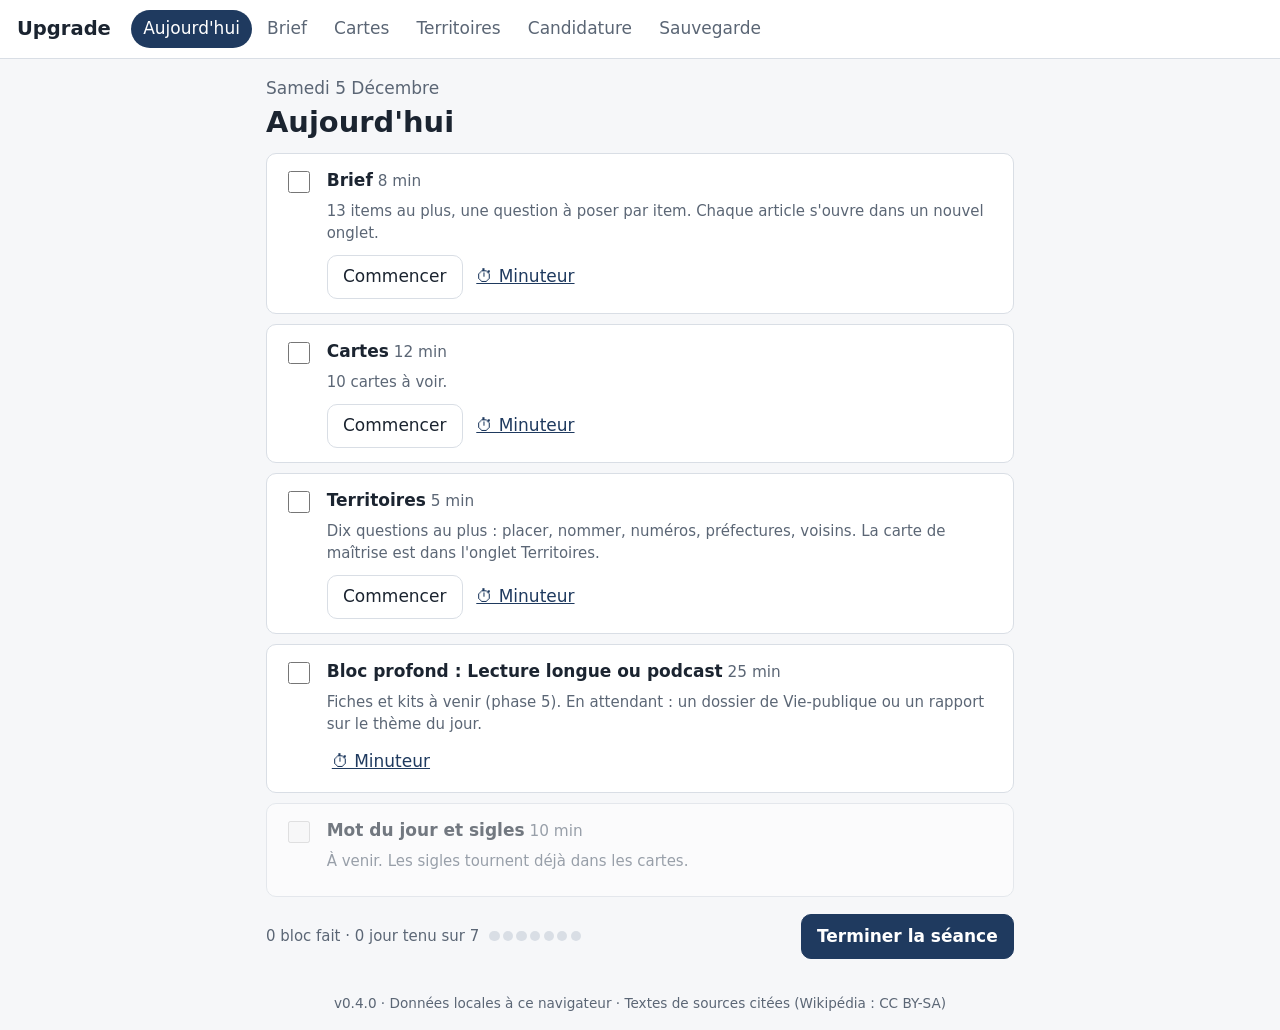
==== site/index.html @ edab6b01 "S6-S8 Territoires : cartes SVG, 101 départements et 18 régions sourcés, jeu en répétition espacée, f" ====
<!doctype html>
<html lang="fr">
<head>
  <meta charset="utf-8">
  <meta name="viewport" content="width=device-width, initial-scale=1">
  <title>Upgrade</title>
  <meta name="description" content="Boucle quotidienne finie de 60 minutes : cartes à répétition espacée, actualité, curriculum.">
  <meta name="theme-color" content="#1f3a5f">
  <link rel="manifest" href="manifest.webmanifest">
  <link rel="icon" href="icons/icon.svg" type="image/svg+xml">
  <link rel="apple-touch-icon" href="icons/icon-192.png">
  <link rel="stylesheet" href="css/app.css">
</head>
<body>
  <a class="saut" href="#app">Aller au contenu</a>
  <header class="haut">
    <a class="marque" href="#/">Upgrade</a>
    <nav aria-label="Navigation principale">
      <a data-route="/" href="#/">Aujourd'hui</a>
      <a data-route="/brief" href="#/brief">Brief</a>
      <a data-route="/cartes" href="#/cartes">Cartes</a>
      <a data-route="/territoires" href="#/territoires">Territoires</a>
      <a data-route="/sprint" href="#/sprint">Candidature</a>
      <a data-route="/sauvegarde" href="#/sauvegarde">Sauvegarde</a>
    </nav>
    <div id="timer" aria-live="polite"></div>
  </header>
  <main id="app" tabindex="-1"><p class="chargement">Chargement…</p></main>
  <footer class="bas"><span id="version"></span> · Données locales à ce navigateur · Textes de sources citées (Wikipédia : CC BY-SA)</footer>
  <noscript><p class="alerte">Cette application demande JavaScript.</p></noscript>
  <script type="module" src="js/app.js"></script>
</body>
</html>
---- site/css/app.css ----
:root {
  --fond: #f6f7f9; --carte: #ffffff; --texte: #1b2430; --doux: #5b6675; --bord: #d9dee5;
  --accent: #1f3a5f; --accent-texte: #ffffff; --ok: #1f7a4d; --alerte: #8a5a00; --alerte-fond: #fff4dc;
  --erreur: #a02525; --n0: #b3392f; --n1: #b9770e; --n2: #1f7a4d; --n3: #1d5fa6;
  --rayon: 10px; --max: 46rem;
}
@media (prefers-color-scheme: dark) {
  :root {
    --fond: #11161d; --carte: #19212b; --texte: #e6eaf0; --doux: #9aa6b5; --bord: #2c3745;
    --accent: #7fb0e8; --accent-texte: #0c1218; --ok: #5cc48e; --alerte: #f0c36a; --alerte-fond: #3a2f14;
    --erreur: #f08a8a; --n0: #e0685d; --n1: #e0a04a; --n2: #5cc48e; --n3: #6fb0ee;
  }
}
* { box-sizing: border-box; }
html { font-size: 17px; }
body { margin: 0; background: var(--fond); color: var(--texte); line-height: 1.5;
  font-family: system-ui, -apple-system, "Segoe UI", sans-serif; display: flex; flex-direction: column; min-height: 100vh; }
a { color: var(--accent); }
h1 { font-size: 1.7rem; margin: .2rem 0 .6rem; line-height: 1.2; }
h2 { font-size: 1.1rem; margin: 0 0 .4rem; }
p { margin: .4rem 0; }
:focus-visible { outline: 3px solid var(--accent); outline-offset: 2px; }
main:focus-visible { outline: none; }
.saut { position: absolute; left: -999px; } .saut:focus { left: 8px; top: 8px; background: var(--carte); padding: .4rem; z-index: 9; }

.haut { display: flex; flex-wrap: wrap; align-items: center; gap: .4rem 1.2rem; padding: .6rem 1rem;
  background: var(--carte); border-bottom: 1px solid var(--bord); }
.marque { font-weight: 700; font-size: 1.15rem; text-decoration: none; color: var(--texte); }
.haut nav { display: flex; gap: .2rem; flex: 1; flex-wrap: wrap; }
.haut nav a { padding: .35rem .7rem; border-radius: 99px; text-decoration: none; color: var(--doux); }
.haut nav a.actif { background: var(--accent); color: var(--accent-texte); }
.timer { font-variant-numeric: tabular-nums; font-size: .9rem; color: var(--doux); }
.timer.fini { color: var(--alerte); font-weight: 600; }
.timer button { margin-left: .5rem; }

main { width: 100%; max-width: var(--max); margin: 0 auto; padding: 1rem; flex: 1; outline: none; }
.bas { text-align: center; color: var(--doux); font-size: .8rem; padding: 1rem; }
.chargement, .petit { color: var(--doux); font-size: .88rem; }
.droite { text-align: right; }
.chapo { color: var(--doux); font-size: 1.05rem; }
.date { margin: 0; color: var(--doux); text-transform: capitalize; }

.carte { background: var(--carte); border: 1px solid var(--bord); border-radius: var(--rayon); padding: 1rem 1.1rem; margin: .8rem 0; }
.carte.erreur, .alerte.erreur { border-color: var(--erreur); }
.carte.fin { text-align: center; padding: 2.5rem 1rem; }
.alerte { background: var(--alerte-fond); color: var(--alerte); border-radius: var(--rayon); padding: .6rem .9rem; }
.grille { display: grid; gap: .8rem; }
.rangee { display: flex; flex-wrap: wrap; gap: .6rem; margin: .6rem 0; }
.stats { color: var(--doux); font-size: .9rem; }

button, .bouton { font: inherit; cursor: pointer; border: 1px solid var(--bord); background: var(--carte); color: var(--texte);
  padding: .5rem .9rem; border-radius: var(--rayon); text-decoration: none; display: inline-block; }
button:hover, .bouton:hover { border-color: var(--accent); }
button:disabled { opacity: .5; cursor: default; }
.bouton.principal { background: var(--accent); color: var(--accent-texte); border-color: var(--accent); font-weight: 600; }
.bouton.large { width: 100%; padding: .9rem; font-size: 1.05rem; margin-top: 1rem; }
.lien { border: 0; background: none; color: var(--accent); padding: .2rem .3rem; text-decoration: underline; }
kbd { font: inherit; font-size: .75rem; border: 1px solid currentColor; border-radius: 4px; padding: 0 .3rem; opacity: .7; margin-left: .3rem; }

.barre { height: 6px; background: var(--bord); border-radius: 99px; overflow: hidden; margin: .5rem 0; }
.barre > div { height: 100%; background: var(--ok); }

.blocs { list-style: none; padding: 0; margin: .8rem 0; display: grid; gap: .6rem; }
.bloc { display: grid; grid-template-columns: auto 1fr; gap: .2rem .8rem; align-items: start;
  background: var(--carte); border: 1px solid var(--bord); border-radius: var(--rayon); padding: .8rem 1rem; }
.bloc input { width: 1.3rem; height: 1.3rem; margin-top: .2rem; }
.bloc.fait { opacity: .65; } .bloc.avenir { opacity: .6; }
.bloc .min { color: var(--doux); font-size: .9rem; }
.bloc-actions { grid-column: 2; display: flex; flex-wrap: wrap; gap: .5rem; align-items: center; }
.pied-seance { display: flex; flex-wrap: wrap; justify-content: space-between; align-items: center; gap: .8rem; margin-top: 1rem; }
.points { margin-left: .6rem; } .points i { display: inline-block; width: .6rem; height: .6rem; border-radius: 50%; background: var(--bord); margin-right: .2rem; }
.points i.on { background: var(--ok); }

.entete-rev { display: flex; justify-content: space-between; color: var(--doux); font-size: .9rem; }
.face { background: var(--carte); border: 1px solid var(--bord); border-radius: var(--rayon); padding: 1.4rem 1.2rem; margin-top: .6rem; min-height: 11rem; }
.etiquette { color: var(--doux); font-size: .8rem; text-transform: uppercase; letter-spacing: .06em; margin: 0; }
.recto { font-size: 1.6rem; font-weight: 600; margin: .5rem 0 0; line-height: 1.3; }
.verso { border-top: 1px dashed var(--bord); margin-top: 1rem; padding-top: .8rem; }
.sources { margin-top: .8rem; font-size: .88rem; color: var(--doux); }
.sources ul { margin: .3rem 0; padding-left: 1.2rem; }
.notes { display: grid; grid-template-columns: repeat(4, 1fr); gap: .5rem; margin-top: 1rem; }
.note { display: flex; flex-direction: column; align-items: center; gap: .1rem; padding: .7rem .2rem; border-width: 2px; }
.note small { color: var(--doux); }
.n0 { border-color: var(--n0); } .n1 { border-color: var(--n1); } .n2 { border-color: var(--n2); } .n3 { border-color: var(--n3); }
@media (max-width: 30rem) { .notes { grid-template-columns: repeat(2, 1fr); } .recto { font-size: 1.35rem; } }
@media (prefers-reduced-motion: reduce) { * { transition: none !important; animation: none !important; } }

.rubrique { margin: 1.6rem 0 .2rem; font-size: 1rem; text-transform: uppercase; letter-spacing: .06em; color: var(--doux); }
.brief-item { padding: .8rem 1rem; }
.brief-item.lu { opacity: .55; }
.brief-tete { display: flex; justify-content: space-between; gap: .8rem; align-items: flex-start; }
.brief-item h3, .carte h3 { font-size: 1.05rem; line-height: 1.35; margin: 0 0 .2rem; }
.lu-case { white-space: nowrap; font-size: .85rem; color: var(--doux); }
.question { background: var(--fond); border-left: 3px solid var(--accent); padding: .4rem .7rem; border-radius: 4px; margin: .5rem 0 0; }
.ia summary { cursor: pointer; font-weight: 600; }
.ia-form { display: grid; gap: .3rem; max-width: 28rem; margin-top: .6rem; }
.ia-form input, .ia-form select, textarea { font: inherit; padding: .4rem; border: 1px solid var(--bord); border-radius: 6px; background: var(--carte); color: var(--texte); width: 100%; }
.ia-texte { white-space: pre-wrap; font: inherit; margin: 0; }

/* Sprint candidature */
.onglets, .sous-onglets { display: flex; flex-wrap: wrap; gap: .3rem; margin: .4rem 0 1rem; }
.onglets a, .sous-onglets a { padding: .3rem .75rem; border-radius: 99px; text-decoration: none; color: var(--doux); border: 1px solid var(--bord); }
.onglets a.actif, .sous-onglets a.actif { background: var(--accent); color: var(--accent-texte); border-color: var(--accent); }
.prochaine { border-left: 4px solid var(--accent); }
.etapes { list-style: none; padding: 0; margin: .4rem 0 1rem; display: grid; gap: .4rem; }
.etapes li { display: flex; gap: .6rem; align-items: baseline; }
.etapes .case { display: inline-grid; place-items: center; width: 1.4rem; height: 1.4rem; border: 2px solid var(--bord); border-radius: 50%; font-size: .85rem; flex: none; }
.etapes li.fait .case { background: var(--ok); border-color: var(--ok); color: var(--accent-texte); }
.etapes li.fait a { opacity: .7; }

.filtres { display: flex; flex-wrap: wrap; gap: .6rem 1rem; margin: .8rem 0; }
.filtre { display: grid; gap: .15rem; font-size: .88rem; color: var(--doux); }
.filtre select, .filtre input { font: inherit; padding: .35rem .5rem; border: 1px solid var(--bord); border-radius: 6px; background: var(--carte); color: var(--texte); }
.puce { flex: none; display: inline-grid; place-items: center; min-width: 1.6rem; height: 1.6rem; border-radius: 99px; font-weight: 700; font-size: .85rem; border: 2px solid var(--bord); }
.prio-A { border-color: var(--ok); color: var(--ok); } .prio-B { border-color: var(--n3); color: var(--n3); } .prio-C { border-color: var(--doux); color: var(--doux); }
.emp.ecarte { opacity: .5; }
.carte.fait { border-color: var(--ok); }
.carte.avis { border-style: dashed; }

.champ { margin: .8rem 0; }
.champ label { display: block; font-weight: 600; }
.champ textarea { margin-top: .25rem; resize: vertical; }
.etat-save { margin-left: .6rem; font-weight: 400; font-size: .8rem; color: var(--ok); }
.conseils { color: var(--doux); }

.question-carte .recto { font-size: 1.35rem; }
.enreg { display: flex; align-items: center; gap: 1rem; margin: 1rem 0; }
.rec { color: var(--erreur); animation: clignote 1.2s infinite; font-size: 1.4rem; }
@keyframes clignote { 50% { opacity: .2; } }
.chrono { font-variant-numeric: tabular-nums; font-size: 1.6rem; font-weight: 600; }
.chrono.depasse { color: var(--erreur); }
.critere { display: flex; justify-content: space-between; align-items: center; gap: .6rem; padding: .3rem 0; border-bottom: 1px solid var(--bord); }
.echelle { display: inline-flex; gap: .3rem; }
.echelle button { min-width: 2.4rem; padding: .35rem .5rem; }
.echelle button.actif { background: var(--accent); color: var(--accent-texte); border-color: var(--accent); }
.tics { align-items: center; }
audio { width: 100%; margin: .5rem 0; }

.defile { overflow-x: auto; }
table { border-collapse: collapse; width: 100%; font-size: .92rem; }
th, td { border: 1px solid var(--bord); padding: .4rem .5rem; text-align: left; vertical-align: top; }
thead th { background: var(--fond); }

/* Territoires : cartes SVG et jeu */
main:has(.carte-svg) { max-width: 56rem; }
.carte-cadre { margin: .6rem auto; max-width: 40rem; }
.carte-cadre.petite { max-width: 26rem; }
.carte-svg { width: 100%; height: auto; max-height: 68vh; display: block; }
.carte-svg .t { fill: var(--carte); stroke: var(--doux); stroke-width: .7; stroke-linejoin: round; transition: fill .15s; }
.carte-svg .t.cliquable { cursor: pointer; }
.carte-svg .t.cliquable:hover { fill: color-mix(in srgb, var(--accent) 25%, var(--carte)); }
.carte-svg .contour-fond path { fill: none; stroke: var(--texte); stroke-width: 1.6; stroke-opacity: .55; stroke-linejoin: round; }
.carte-svg .cadre { fill: none; stroke: var(--bord); stroke-width: 1; stroke-dasharray: 4 3; }
.carte-svg .cadre-nom { fill: var(--doux); font-size: 11px; }
.carte-svg .t.m0, .pastille.m0 { fill: var(--carte); background: var(--carte); }
.carte-svg .t.m1, .pastille.m1 { fill: color-mix(in srgb, var(--n1) 55%, var(--carte)); background: color-mix(in srgb, var(--n1) 55%, var(--carte)); }
.carte-svg .t.m2, .pastille.m2 { fill: color-mix(in srgb, var(--n2) 55%, var(--carte)); background: color-mix(in srgb, var(--n2) 55%, var(--carte)); }
.carte-svg .t.m3, .pastille.m3 { fill: var(--n3); background: var(--n3); }
.carte-svg .t.cible { fill: color-mix(in srgb, var(--accent) 45%, var(--carte)); stroke: var(--accent); stroke-width: 1.6; }
.carte-svg .t.voisin { fill: color-mix(in srgb, var(--n1) 35%, var(--carte)); }
.carte-svg .t.sel { fill: color-mix(in srgb, var(--n1) 55%, var(--carte)); stroke: var(--n1); stroke-width: 1.6; }
.carte-svg .t.ok { fill: color-mix(in srgb, var(--ok) 60%, var(--carte)); stroke: var(--ok); stroke-width: 1.8; }
.carte-svg .t.faux { fill: color-mix(in srgb, var(--erreur) 55%, var(--carte)); stroke: var(--erreur); stroke-width: 1.8; }
.carte-svg .t.manque { fill: color-mix(in srgb, var(--ok) 25%, var(--carte)); stroke: var(--ok); stroke-width: 1.8; stroke-dasharray: 4 2; }
.legende { display: flex; flex-wrap: wrap; gap: .3rem 1rem; font-size: .82rem; color: var(--doux); margin: .4rem 0; }
.pastille { display: inline-block; width: .9rem; height: .9rem; border: 1px solid var(--doux); border-radius: 3px; margin-right: .3rem; vertical-align: -.1rem; }
.modes { display: grid; gap: .5rem; }
.mode { display: flex; justify-content: space-between; align-items: center; gap: .8rem; padding: .4rem 0; border-bottom: 1px solid var(--bord); }
.mode p { margin: 0; }
.choix { display: grid; grid-template-columns: repeat(2, 1fr); gap: .5rem; margin-top: 1rem; }
.choix-btn { text-align: left; padding: .7rem .9rem; font-size: 1.02rem; }
.choix-btn.ok { border-color: var(--ok); background: color-mix(in srgb, var(--ok) 18%, var(--carte)); }
.choix-btn.faux { border-color: var(--erreur); background: color-mix(in srgb, var(--erreur) 18%, var(--carte)); }
@media (max-width: 30rem) { .choix { grid-template-columns: 1fr; } }
.retour { margin-top: 1rem; border-top: 1px dashed var(--bord); padding-top: .6rem; }
.retour:empty { display: none; }
.bravo { color: var(--ok); font-weight: 700; } .rate { color: var(--erreur); font-weight: 700; }
.duels { display: grid; grid-template-columns: 1fr 1fr; gap: .8rem; margin: 1rem 0; }
.duel { display: flex; flex-direction: column; gap: .3rem; padding: 1.6rem .6rem; font-size: 1.2rem; align-items: center; }
.duel.ok { border-color: var(--ok); background: color-mix(in srgb, var(--ok) 18%, var(--carte)); }
.duel.faux { border-color: var(--erreur); background: color-mix(in srgb, var(--erreur) 18%, var(--carte)); }
.duel .valeur { font-size: .95rem; color: var(--doux); }
.indices { padding-left: 1.3rem; } .indices li { margin: .3rem 0; }
.liste-fiches { columns: 2; list-style: none; padding: 0; }
@media (max-width: 30rem) { .liste-fiches { columns: 1; } }
.faits { margin: .8rem 0; } .fait { display: grid; grid-template-columns: 11rem 1fr; gap: .6rem; padding: .25rem 0; border-bottom: 1px solid var(--bord); }
.fait dt { color: var(--doux); } .fait dd { margin: 0; }
@media (max-width: 30rem) { .fait { grid-template-columns: 1fr; gap: 0; } }
blockquote { margin: .4rem 0; padding-left: .8rem; border-left: 3px solid var(--bord); }
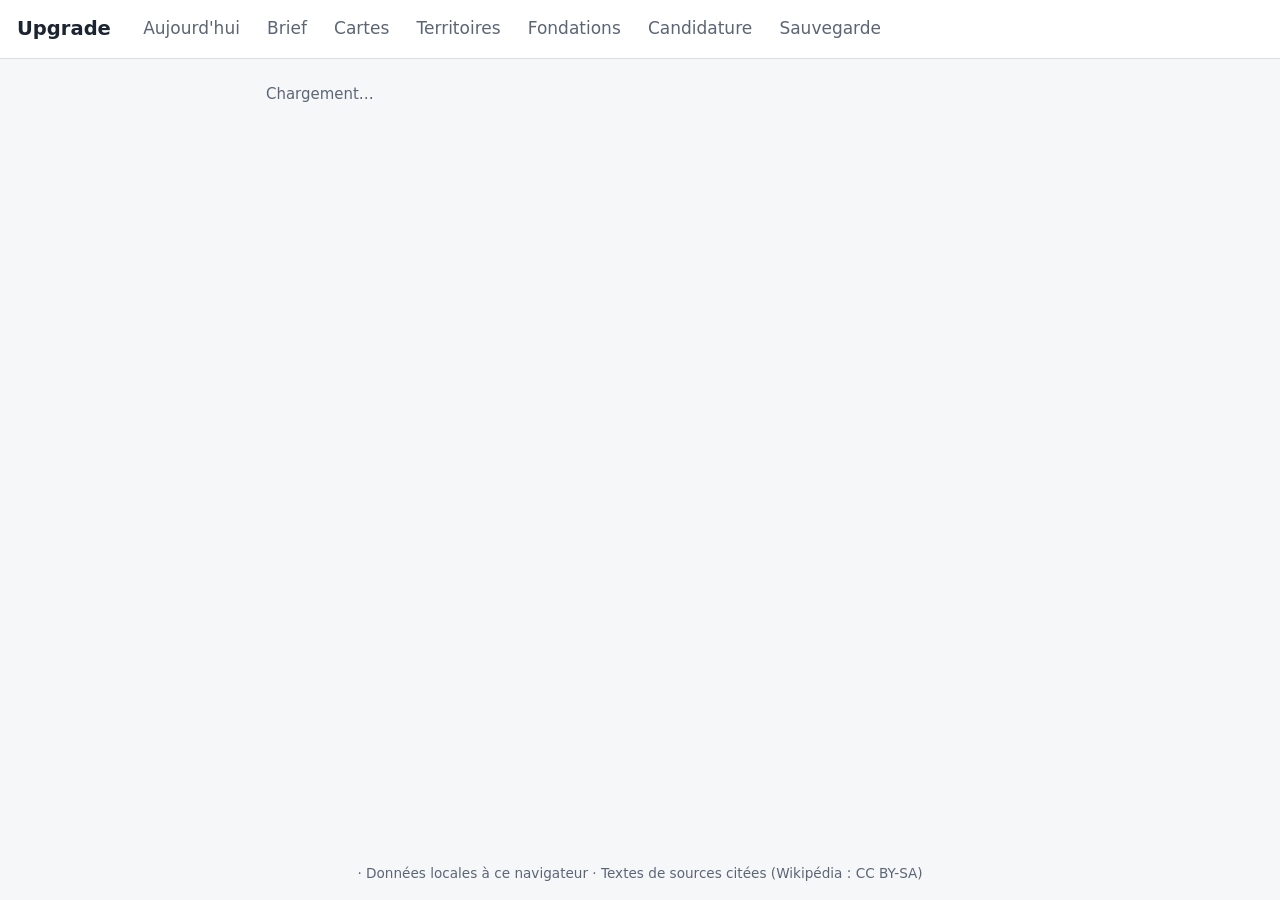
==== commit e858d238: "S9 Fondations : infrastructure (kits, validateur, lecteur) et kits A1 à A4 Co-Authored-By: Claude So" ====
--- a/site/index.html
+++ b/site/index.html
@@ -20,6 +20,7 @@
       <a data-route="/brief" href="#/brief">Brief</a>
       <a data-route="/cartes" href="#/cartes">Cartes</a>
       <a data-route="/territoires" href="#/territoires">Territoires</a>
+      <a data-route="/fondations" href="#/fondations">Fondations</a>
       <a data-route="/sprint" href="#/sprint">Candidature</a>
       <a data-route="/sauvegarde" href="#/sauvegarde">Sauvegarde</a>
     </nav>
--- a/site/css/app.css
+++ b/site/css/app.css
@@ -187,3 +187,12 @@
 .fait dt { color: var(--doux); } .fait dd { margin: 0; }
 @media (max-width: 30rem) { .fait { grid-template-columns: 1fr; gap: 0; } }
 blockquote { margin: .4rem 0; padding-left: .8rem; border-left: 3px solid var(--bord); }
+
+/* Fondations */
+.kits { list-style: none; padding: 0; margin: .4rem 0; display: grid; gap: .35rem; }
+.kit { display: flex; flex-wrap: wrap; gap: .1rem .6rem; align-items: baseline; padding: .3rem 0; border-bottom: 1px solid var(--bord); }
+.statut { font-size: .75rem; text-transform: uppercase; letter-spacing: .05em; padding: .1rem .5rem; border-radius: 99px; border: 1px solid var(--bord); color: var(--doux); }
+.kit.en-cours .statut { border-color: var(--n1); color: var(--n1); }
+.kit.termine .statut { border-color: var(--ok); color: var(--ok); }
+.fiche h2 { margin-top: 1.4rem; font-size: 1.15rem; }
+.fiche p, .fiche li { max-width: 42rem; }
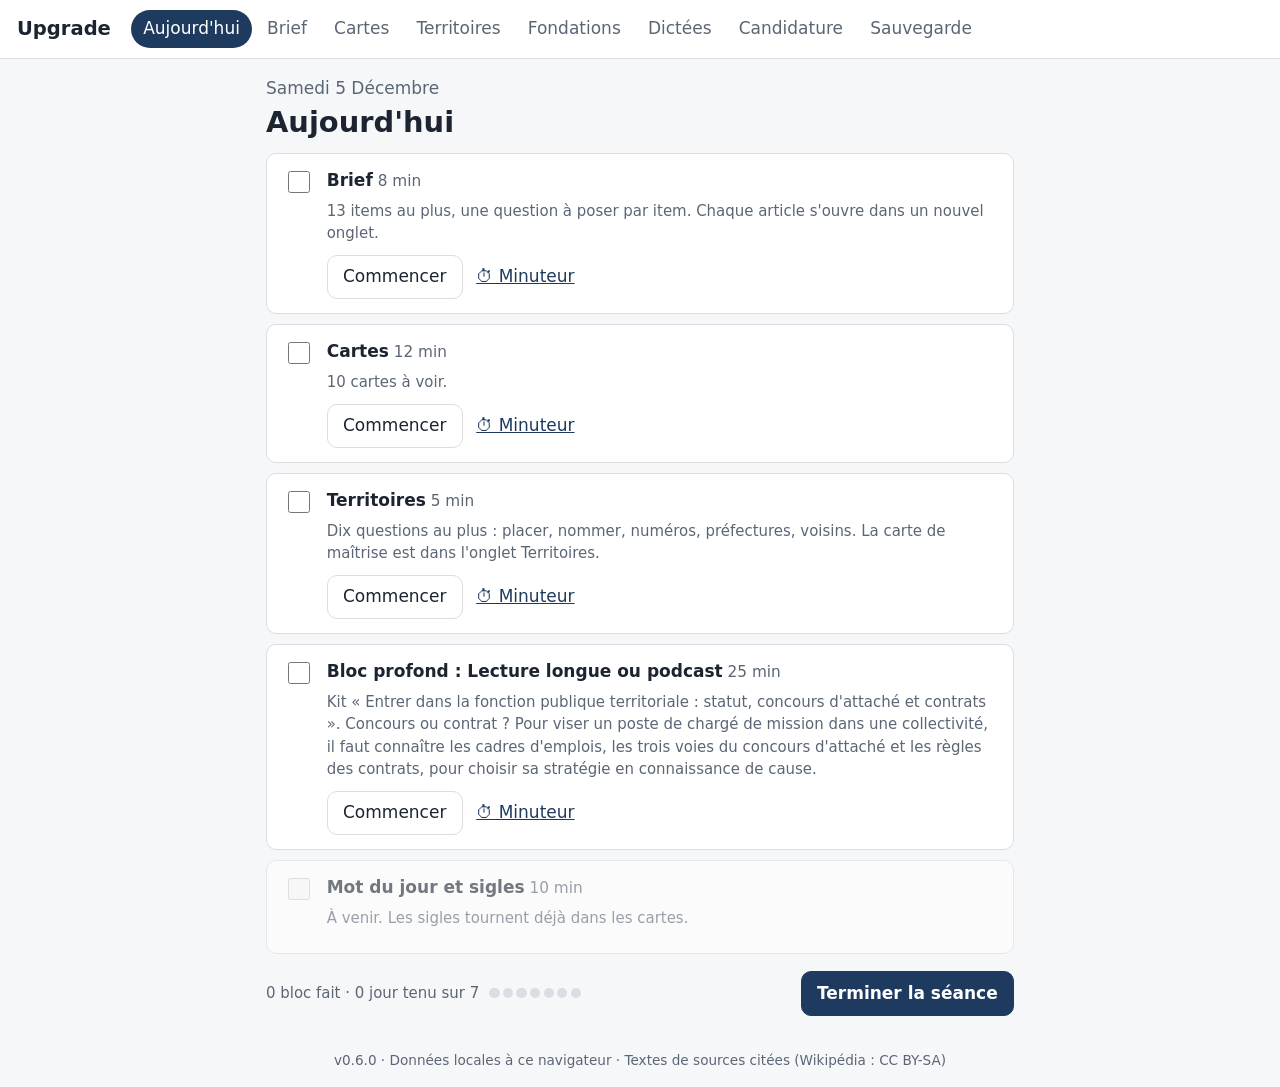
==== commit 970a79aa: "Phase 6 : dictées (40 textes, lecteur vocal, correction par catégories, règles ciblées) - 40 passage" ====
--- a/site/index.html
+++ b/site/index.html
@@ -21,6 +21,7 @@
       <a data-route="/cartes" href="#/cartes">Cartes</a>
       <a data-route="/territoires" href="#/territoires">Territoires</a>
       <a data-route="/fondations" href="#/fondations">Fondations</a>
+      <a data-route="/dictee" href="#/dictee">Dictées</a>
       <a data-route="/sprint" href="#/sprint">Candidature</a>
       <a data-route="/sauvegarde" href="#/sauvegarde">Sauvegarde</a>
     </nav>
--- a/site/css/app.css
+++ b/site/css/app.css
@@ -196,3 +196,35 @@
 .kit.termine .statut { border-color: var(--ok); color: var(--ok); }
 .fiche h2 { margin-top: 1.4rem; font-size: 1.15rem; }
 .fiche p, .fiche li { max-width: 42rem; }
+
+/* Dictées */
+:root { --c-pp: #b3392f; --c-homophone: #1d5fa6; --c-sujet-verbe: #7a3fa0; --c-gn: #1f7a4d; --c-conjugaison: #b9770e; --c-lexicale: #0f7b86; --c-ponctuation: #6b6f78; }
+@media (prefers-color-scheme: dark) {
+  :root { --c-pp: #e0685d; --c-homophone: #6fb0ee; --c-sujet-verbe: #c79be6; --c-gn: #5cc48e; --c-conjugaison: #e0a04a; --c-lexicale: #5fd0dc; --c-ponctuation: #aab0bb; }
+}
+[data-cat="pp"] { --cat: var(--c-pp); } [data-cat="homophone"] { --cat: var(--c-homophone); }
+[data-cat="sujet-verbe"] { --cat: var(--c-sujet-verbe); } [data-cat="gn"] { --cat: var(--c-gn); }
+[data-cat="conjugaison"] { --cat: var(--c-conjugaison); } [data-cat="lexicale"] { --cat: var(--c-lexicale); }
+[data-cat="ponctuation"] { --cat: var(--c-ponctuation); }
+.sigle { display: inline-block; font-size: .7rem; font-weight: 700; line-height: 1; padding: .12rem .3rem; border-radius: 4px;
+  color: var(--cat); border: 1px solid var(--cat); vertical-align: baseline; }
+sup.sigle { margin-left: .15rem; vertical-align: super; }
+.palette { display: flex; flex-wrap: wrap; gap: .4rem; margin: .8rem 0; }
+.pastille-cat { padding: .35rem .7rem; border-radius: 99px; font-size: .9rem; border-color: var(--cat); }
+.pastille-cat.choisi { background: color-mix(in srgb, var(--cat) 20%, var(--carte)); font-weight: 600; box-shadow: 0 0 0 2px var(--cat); }
+.pastille-cat .compte { margin-left: .4rem; font-weight: 700; color: var(--cat); }
+.texte-dictee p { margin: .5rem 0; font-size: 1.12rem; line-height: 1.9; }
+.texte-dictee .mot { font: inherit; display: inline; padding: 0 .12rem; border: 0; border-radius: 4px; background: none; color: inherit; cursor: pointer; }
+span.mot { cursor: default; }
+.texte-dictee button.mot:hover { background: color-mix(in srgb, var(--cat, var(--accent)) 18%, transparent); outline: 1px dashed var(--doux); }
+.texte-dictee .mot.faute { background: color-mix(in srgb, var(--cat) 22%, transparent); text-decoration: underline wavy var(--cat); text-underline-offset: 3px; }
+.stats-fautes { list-style: none; padding: 0; margin: .5rem 0; display: grid; gap: .35rem; }
+.stats-fautes li { display: grid; grid-template-columns: 14rem 1fr 7rem auto; gap: .6rem; align-items: center; }
+.stats-fautes .barre { margin: 0; } .stats-fautes .barre > div { background: var(--cat, var(--accent)); }
+
+.cat-val { font-size: .88rem; color: var(--doux); }
+@media (max-width: 36rem) { .stats-fautes li { grid-template-columns: 1fr auto; } .stats-fautes .barre { grid-column: 1 / -1; order: 3; } }
+.etapes-dictee { padding-left: 1.2rem; } .etapes-dictee > li { margin: 1rem 0; }
+.segment-courant { margin: .6rem 0; } .segment-texte { font-size: 1.15rem; padding: .5rem .8rem; border-left: 3px solid var(--accent); }
+.case { display: block; margin: .4rem 0; }
+details.carte > summary { cursor: pointer; }
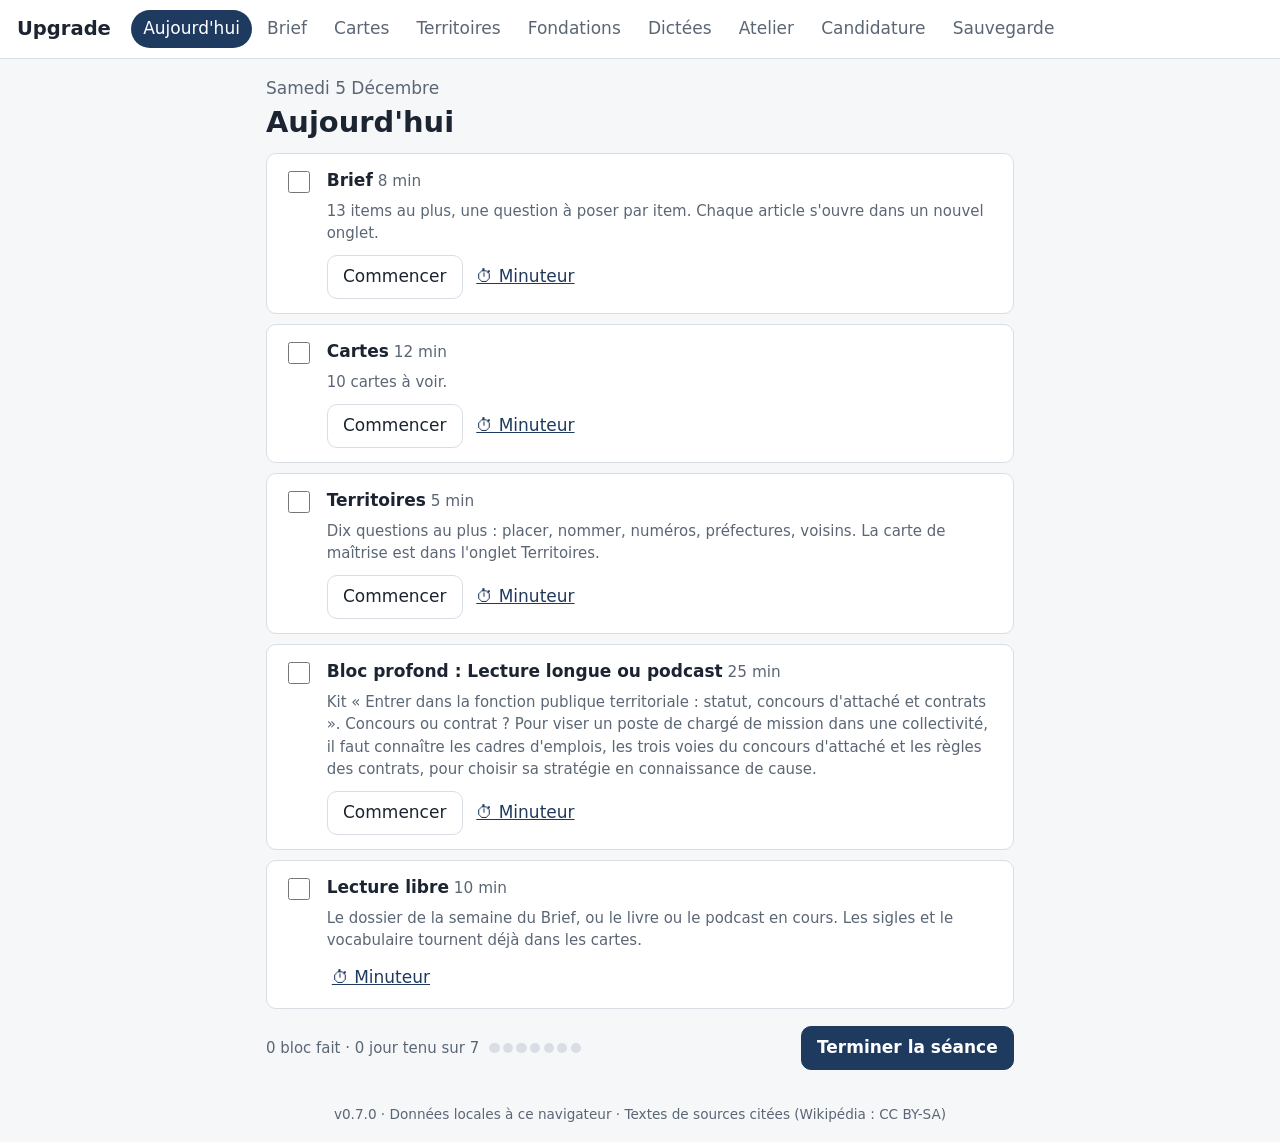
==== commit 54a82532: "Phase 7 : atelier d'écriture et portfolio - 4 notes de deux pages avec corpus sourcé (Cour des compt" ====
--- a/site/index.html
+++ b/site/index.html
@@ -22,6 +22,7 @@
       <a data-route="/territoires" href="#/territoires">Territoires</a>
       <a data-route="/fondations" href="#/fondations">Fondations</a>
       <a data-route="/dictee" href="#/dictee">Dictées</a>
+      <a data-route="/atelier" href="#/atelier">Atelier</a>
       <a data-route="/sprint" href="#/sprint">Candidature</a>
       <a data-route="/sauvegarde" href="#/sauvegarde">Sauvegarde</a>
     </nav>
--- a/site/css/app.css
+++ b/site/css/app.css
@@ -228,3 +228,23 @@
 .segment-courant { margin: .6rem 0; } .segment-texte { font-size: 1.15rem; padding: .5rem .8rem; border-left: 3px solid var(--accent); }
 .case { display: block; margin: .4rem 0; }
 details.carte > summary { cursor: pointer; }
+
+/* Atelier d'écriture et portfolio */
+.statut.st-nouveau { color: var(--doux); }
+.document summary { cursor: pointer; }
+.document .chiffres { padding-left: 1.2rem; }
+.commande { border-left: 4px solid var(--accent); }
+textarea.redaction { min-height: 22rem; line-height: 1.6; resize: vertical; }
+.modele { border-left: 4px solid var(--ok); }
+.modele h3 { font-size: 1rem; margin: 1rem 0 .2rem; }
+.entete-note { border-bottom: 1px dashed var(--bord); padding-bottom: .6rem; }
+.critere-carte h3 { margin: 0; font-size: 1rem; }
+.critere-carte .echelle { flex-wrap: wrap; margin: .5rem 0; }
+.niveaux-liste { padding-left: 1.2rem; }
+.cases { list-style: none; padding: 0; display: grid; gap: .3rem; }
+.cases label { display: flex; gap: .5rem; align-items: baseline; font-weight: 400; }
+.projet-etapes { counter-reset: none; }
+.projet-etapes li { align-items: flex-start; }
+.etape-corps { flex: 1; }
+.etape-corps label { display: block; font-weight: 400; }
+input[type="url"] { font: inherit; padding: .4rem; border: 1px solid var(--bord); border-radius: 6px; background: var(--carte); color: var(--texte); width: 100%; }
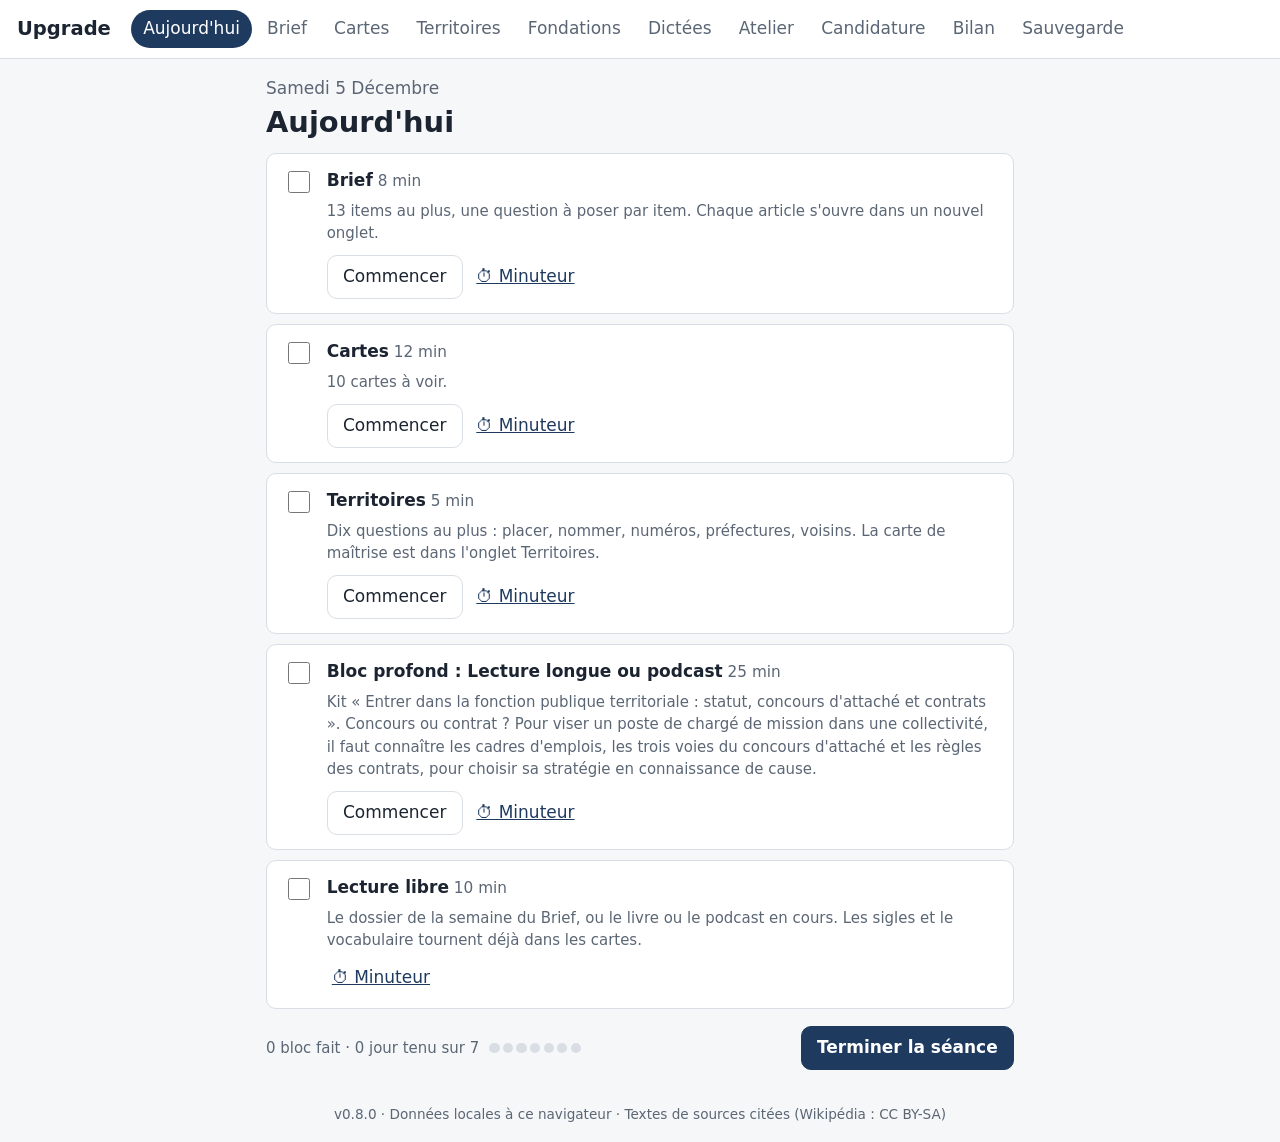
==== commit 1211be74: "Phases 8 et 9 : bilan, anti-réseaux, croisière - Bilan : six repères à trois mois, régularité sur do" ====
--- a/site/index.html
+++ b/site/index.html
@@ -24,6 +24,7 @@
       <a data-route="/dictee" href="#/dictee">Dictées</a>
       <a data-route="/atelier" href="#/atelier">Atelier</a>
       <a data-route="/sprint" href="#/sprint">Candidature</a>
+      <a data-route="/bilan" href="#/bilan">Bilan</a>
       <a data-route="/sauvegarde" href="#/sauvegarde">Sauvegarde</a>
     </nav>
     <div id="timer" aria-live="polite"></div>
--- a/site/css/app.css
+++ b/site/css/app.css
@@ -248,3 +248,23 @@
 .etape-corps { flex: 1; }
 .etape-corps label { display: block; font-weight: 400; }
 input[type="url"] { font: inherit; padding: .4rem; border: 1px solid var(--bord); border-radius: 6px; background: var(--carte); color: var(--texte); width: 100%; }
+
+/* Bilan */
+.reperes { list-style: none; padding: 0; display: grid; gap: .7rem; }
+.reperes li { background: var(--carte); border: 1px solid var(--bord); border-radius: var(--rayon); padding: .6rem .9rem; }
+.reperes li.ok { border-color: var(--ok); }
+.repere-tete { display: flex; justify-content: space-between; align-items: baseline; gap: .6rem; }
+.repere-tete .etat { font-size: .8rem; color: var(--doux); }
+.reperes li.ok .etat { color: var(--ok); font-weight: 600; }
+.semaines { display: flex; gap: .35rem; align-items: flex-end; height: 5.5rem; margin: .6rem 0; }
+.sem { flex: 1; display: flex; flex-direction: column; justify-content: flex-end; align-items: center; height: 100%; gap: .1rem; }
+.sem-barre { width: 100%; min-height: 2px; background: var(--bord); border-radius: 3px 3px 0 0; }
+.sem.ok .sem-barre { background: var(--ok); }
+.sem.courante .sem-barre { outline: 2px dashed var(--doux); outline-offset: 1px; }
+.ecran-barres { display: grid; gap: .25rem; margin: .5rem 0; }
+.ecran-ligne { display: grid; grid-template-columns: 6.5rem 1fr 5rem; gap: .5rem; align-items: center; }
+.ecran-ligne .barre { margin: 0; }
+.ecran-ligne .barre .base { background: var(--doux); }
+.chiffres-semaine { list-style: none; padding: 0; display: grid; gap: .25rem; }
+input[type="number"] { font: inherit; padding: .4rem; border: 1px solid var(--bord); border-radius: 6px; background: var(--carte); color: var(--texte); width: 10rem; }
+select { font: inherit; padding: .35rem .5rem; border: 1px solid var(--bord); border-radius: 6px; background: var(--carte); color: var(--texte); max-width: 100%; }
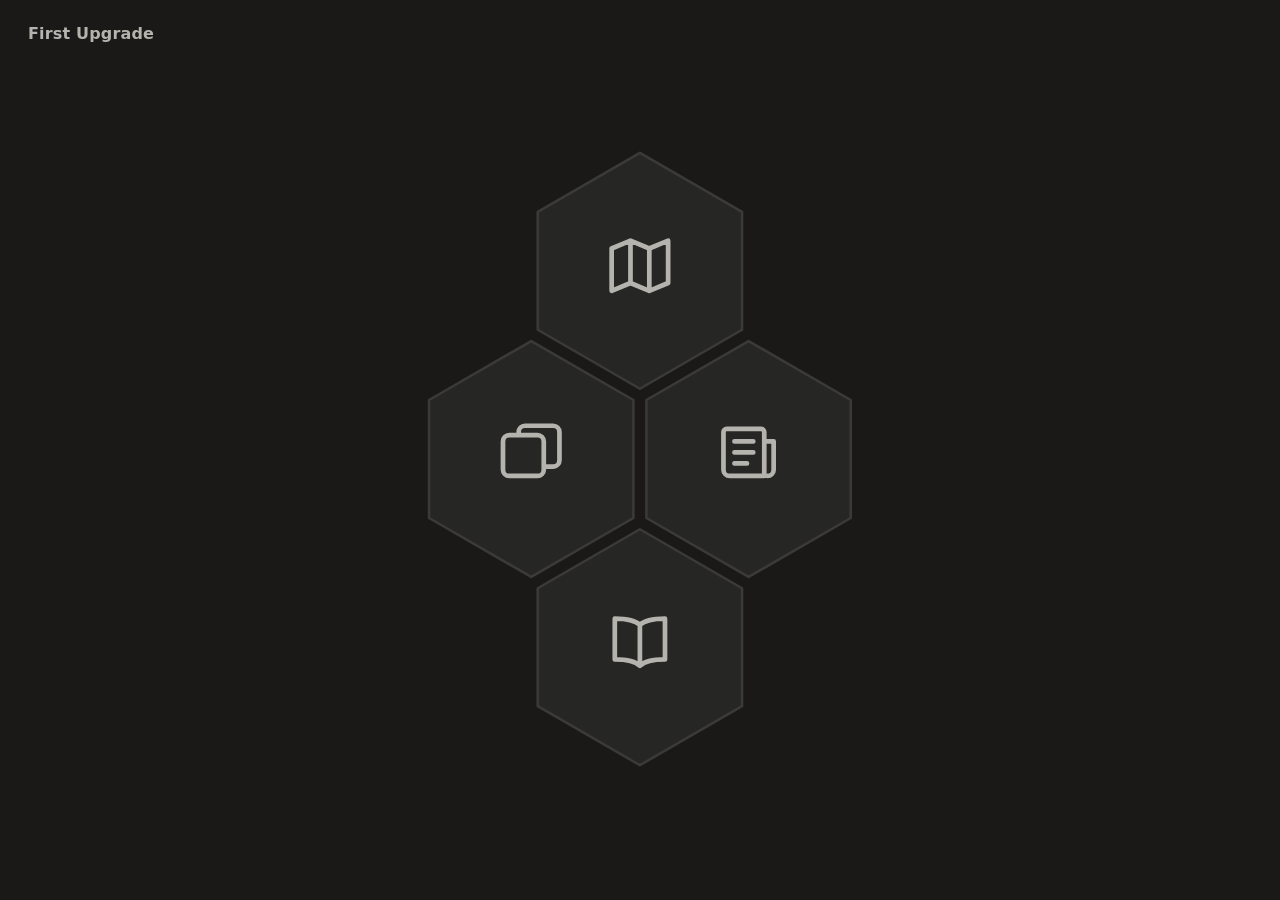
==== commit 1a2f9476: "First Upgrade : accueil à quatre hexagones, Upgrade mis en veille Nouveau site public (site/index.ht" ====
--- a/site/index.html
+++ b/site/index.html
@@ -3,35 +3,15 @@
 <head>
   <meta charset="utf-8">
   <meta name="viewport" content="width=device-width, initial-scale=1">
-  <title>Upgrade</title>
-  <meta name="description" content="Boucle quotidienne finie de 60 minutes : cartes à répétition espacée, actualité, curriculum.">
-  <meta name="theme-color" content="#1f3a5f">
-  <link rel="manifest" href="manifest.webmanifest">
-  <link rel="icon" href="icons/icon.svg" type="image/svg+xml">
-  <link rel="apple-touch-icon" href="icons/icon-192.png">
-  <link rel="stylesheet" href="css/app.css">
+  <title>First Upgrade</title>
+  <meta name="description" content="Quatre activités sobres pour s'instruire sur les territoires : un jeu de cartes, des cartes de culture, un brief d'actualité, une lecture.">
+  <meta name="theme-color" content="#1a1918">
+  <link rel="icon" href="first/icon.svg" type="image/svg+xml">
+  <link rel="stylesheet" href="first/css/first.css">
 </head>
 <body>
-  <a class="saut" href="#app">Aller au contenu</a>
-  <header class="haut">
-    <a class="marque" href="#/">Upgrade</a>
-    <nav aria-label="Navigation principale">
-      <a data-route="/" href="#/">Aujourd'hui</a>
-      <a data-route="/brief" href="#/brief">Brief</a>
-      <a data-route="/cartes" href="#/cartes">Cartes</a>
-      <a data-route="/territoires" href="#/territoires">Territoires</a>
-      <a data-route="/fondations" href="#/fondations">Fondations</a>
-      <a data-route="/dictee" href="#/dictee">Dictées</a>
-      <a data-route="/atelier" href="#/atelier">Atelier</a>
-      <a data-route="/sprint" href="#/sprint">Candidature</a>
-      <a data-route="/bilan" href="#/bilan">Bilan</a>
-      <a data-route="/sauvegarde" href="#/sauvegarde">Sauvegarde</a>
-    </nav>
-    <div id="timer" aria-live="polite"></div>
-  </header>
-  <main id="app" tabindex="-1"><p class="chargement">Chargement…</p></main>
-  <footer class="bas"><span id="version"></span> · Données locales à ce navigateur · Textes de sources citées (Wikipédia : CC BY-SA)</footer>
-  <noscript><p class="alerte">Cette application demande JavaScript.</p></noscript>
-  <script type="module" src="js/app.js"></script>
+  <div id="app" tabindex="-1"></div>
+  <noscript><p style="padding:24px">Cette page demande JavaScript.</p></noscript>
+  <script type="module" src="first/js/main.js"></script>
 </body>
 </html>
--- a/site/first/css/first.css
+++ b/site/first/css/first.css
@@ -0,0 +1,185 @@
+/* First Upgrade : même charte que l'interface de VEILLE (gris chauds très foncés, un seul accent bleu, Segoe UI),
+   sans volet de navigation. Aucune page ne défile : tout tient dans la hauteur de la fenêtre. */
+:root {
+  --fond: #1a1918; --carte: #262624; --carte-survol: #2e2d2b; --champ: #30302e;
+  --bord: #3b3a37; --bord-fort: #7d7c78; --texte: #f5f4ef; --discret: #b5b3ad; --tenue: #86847e;
+  --bouton-secondaire: #34332f; --bouton-secondaire-survol: #3e3d39;
+  --accent: #0078d4; --accent-survol: #1a8ae0; --accent-appui: #006cbd; --lien: #60cdff;
+  --ok: #6ccb5f; --erreur: #ff99a4;
+  color-scheme: dark;
+}
+* { box-sizing: border-box; }
+html, body { height: 100%; margin: 0; overflow: hidden; background: var(--fond); }
+body { color: var(--texte); font: 15px/1.45 "Segoe UI Variable Text", "Segoe UI", system-ui, sans-serif; }
+#app, .view { height: 100%; outline: none; }
+a { color: var(--lien); }
+h1, h2, p { margin: 0; }
+.discret { color: var(--discret); }
+kbd { font: inherit; font-size: .72rem; margin-left: 8px; padding: 0 6px; border: 1px solid rgba(255, 255, 255, .25); border-radius: 4px; opacity: .75; }
+
+/* boutons : un seul bleu pour l'action principale, gris pour le reste */
+button, .bouton { font: inherit; display: inline-flex; align-items: center; justify-content: center; gap: 8px; background: var(--accent);
+  color: #fff; border: 1px solid rgba(255, 255, 255, .08); border-radius: 4px; padding: 7px 18px; cursor: pointer; text-decoration: none; }
+button:hover, .bouton:hover { background: var(--accent-survol); }
+button:active, .bouton:active { background: var(--accent-appui); }
+button:disabled { opacity: .45; cursor: not-allowed; pointer-events: none; }
+button.secondaire, .bouton.secondaire { background: var(--bouton-secondaire); color: var(--texte); border-color: var(--bord); }
+button.secondaire:hover, .bouton.secondaire:hover { background: var(--bouton-secondaire-survol); }
+button.rond { width: 34px; height: 34px; padding: 0; border-radius: 50%; }
+button:focus-visible, .bouton:focus-visible, a:focus-visible { outline: 2px solid var(--lien); outline-offset: 2px; }
+.rangee { display: flex; flex-wrap: wrap; gap: 10px; align-items: center; }
+
+/* ---------- accueil : quatre hexagones au centre ---------- */
+.accueil { height: 100%; display: grid; grid-template-rows: auto minmax(0, 1fr); padding: 22px 28px 28px; }
+.marque { font-size: 1rem; font-weight: 600; letter-spacing: .01em; color: var(--discret); }
+.ruche-zone { min-height: 0; display: grid; place-items: center; }
+.ruche { height: 100%; max-height: 640px; width: auto; max-width: 100%; overflow: visible; }
+.hex { outline: none; cursor: pointer; }
+.hex-corps { transform-box: fill-box; transform-origin: center; transition: transform .18s ease;
+  animation: apparait .5s cubic-bezier(.2, .8, .2, 1) both; animation-delay: calc(var(--rang) * 70ms); }
+.hex polygon { fill: var(--carte); stroke: var(--bord); stroke-width: 2; stroke-linejoin: round; transition: fill .15s, stroke .15s; }
+.hex .ico { color: var(--discret); transition: color .15s; }
+.hex:hover .hex-corps, .hex:focus-visible .hex-corps { transform: scale(1.04); }
+.hex:hover polygon, .hex:focus-visible polygon { fill: var(--carte-survol); stroke: var(--lien); }
+.hex:hover .ico, .hex:focus-visible .ico { color: var(--lien); }
+.hex-nom { display: none; fill: var(--discret); font-size: 13px; }
+@media (hover: none) { .hex-nom { display: block; } }
+@keyframes apparait { from { opacity: 0; transform: scale(.82); } }
+.bulle-ruche { position: fixed; z-index: 10; pointer-events: none; padding: 7px 12px; background: var(--carte-survol); border: 1px solid var(--bord);
+  border-radius: 8px; box-shadow: 0 8px 24px rgba(0, 0, 0, .5); font-size: .88rem; white-space: nowrap; }
+.bulle-ruche[hidden] { display: none; }
+.perdu { padding: 32px; display: grid; gap: 12px; justify-items: start; }
+
+/* ---------- page d'activité : barre + corps qui ne défile pas ---------- */
+.activite { height: 100%; display: flex; flex-direction: column; }
+.barre { flex: none; display: flex; align-items: center; gap: 14px; padding: 14px 24px; }
+.barre h1 { font-size: 1.25rem; font-weight: 600; letter-spacing: -.01em; white-space: nowrap; }
+.outils { margin-left: auto; display: flex; align-items: center; gap: 16px; min-width: 0; }
+.compteur { color: var(--discret); font-variant-numeric: tabular-nums; white-space: nowrap; }
+.retour { display: inline-flex; flex: none; border-radius: 50%; }
+.retour-hex { fill: var(--carte); stroke: var(--bord); stroke-width: 1.5; stroke-linejoin: round; transition: fill .15s, stroke .15s; }
+.retour svg { color: var(--discret); transition: color .15s; }
+.retour:hover .retour-hex, .retour:focus-visible .retour-hex { fill: var(--carte-survol); stroke: var(--lien); }
+.retour:hover svg, .retour:focus-visible svg { color: var(--lien); }
+.corps { flex: 1; min-height: 0; padding: 4px 24px 24px; }
+
+.filtres { display: flex; flex-wrap: wrap; gap: 4px; justify-content: flex-end; }
+.filtre { padding: 5px 12px; border-radius: 6px; color: var(--discret); text-decoration: none; font-size: .88rem; white-space: nowrap; }
+.filtre:hover { background: rgba(255, 255, 255, .06); color: var(--texte); }
+.filtre.actif { background: rgba(255, 255, 255, .09); color: var(--texte); box-shadow: inset 0 -2px 0 var(--lien); }
+
+.panneau { min-width: 0; min-height: 0; display: flex; flex-direction: column; justify-content: center; gap: 14px; }
+.panneau.centre { align-items: center; text-align: center; max-width: 560px; margin: 0 auto; height: 100%; }
+.grand { font-size: 1.9rem; font-weight: 600; }
+.etiquette { color: var(--lien); font-size: .8rem; letter-spacing: .04em; text-transform: uppercase; }
+.progression { height: 4px; border-radius: 2px; background: var(--champ); overflow: hidden; }
+.progression i { display: block; height: 100%; background: var(--lien); transition: width .25s; }
+
+/* ---------- jeu des territoires ---------- */
+.jeu { height: 100%; display: grid; grid-template-columns: minmax(0, 1.15fr) minmax(0, 1fr); gap: 36px; align-items: stretch; }
+.jeu.sans-carte { grid-template-columns: minmax(0, 1fr); }
+.jeu-carte { min-height: 0; display: flex; align-items: center; justify-content: center; }
+.carte-svg { width: 100%; height: 100%; display: block; }
+.carte-svg .t { fill: var(--carte); stroke: var(--bord-fort); stroke-width: .7; stroke-linejoin: round; transition: fill .15s; }
+.carte-svg .t.cliquable { cursor: pointer; }
+.carte-svg .t.cliquable:hover { fill: color-mix(in srgb, var(--accent) 35%, var(--carte)); }
+.carte-svg .contour-fond path { fill: none; stroke: var(--texte); stroke-width: 1.4; stroke-opacity: .4; stroke-linejoin: round; }
+.carte-svg .cadre { fill: none; stroke: var(--bord); stroke-width: 1; stroke-dasharray: 4 3; }
+.carte-svg .cadre-nom { fill: var(--tenue); font-size: 11px; }
+.carte-svg .t.cible { fill: color-mix(in srgb, var(--accent) 55%, var(--carte)); stroke: var(--lien); stroke-width: 1.6; }
+.carte-svg .t.ok { fill: color-mix(in srgb, var(--ok) 55%, var(--carte)); stroke: var(--ok); stroke-width: 1.8; }
+.carte-svg .t.faux { fill: color-mix(in srgb, var(--erreur) 50%, var(--carte)); stroke: var(--erreur); stroke-width: 1.8; }
+.consigne { font-size: 1.35rem; line-height: 1.35; font-weight: 600; }
+.choix { display: grid; grid-template-columns: 1fr 1fr; gap: 10px; }
+.choix-btn { justify-content: space-between; text-align: left; padding: 11px 14px; }
+.choix-btn.ok { background: color-mix(in srgb, var(--ok) 22%, var(--carte)); border-color: var(--ok); opacity: 1; }
+.choix-btn.faux { background: color-mix(in srgb, var(--erreur) 22%, var(--carte)); border-color: var(--erreur); opacity: 1; }
+.retour-jeu { min-height: 6.5rem; display: flex; flex-direction: column; align-items: flex-start; gap: 6px; }
+.retour-jeu .juste { color: var(--ok); font-weight: 600; }
+.retour-jeu .rate { color: var(--erreur); font-weight: 600; }
+.retour-jeu p { color: var(--discret); }
+.retour-jeu p:first-child { color: inherit; }
+.retour-jeu .juste, .retour-jeu .rate { color: inherit; }
+.retour-jeu .juste { color: var(--ok); } .retour-jeu .rate { color: var(--erreur); }
+.retour-jeu button { margin-top: 4px; }
+.jeu.sans-carte .panneau { max-width: 680px; width: 100%; gap: 18px; }
+.jeu.sans-carte .consigne { font-size: clamp(1.4rem, 4.2vh, 2rem); }
+.jeu.sans-carte .choix { width: 100%; }
+.jeu.sans-carte .choix-btn { padding: 15px 18px; font-size: 1.02rem; }
+.jeu.sans-carte .retour-jeu { align-items: center; text-align: center; }
+
+/* ---------- cartes de culture ---------- */
+.cartes-zone { height: 100%; display: grid; place-items: center; }
+.carte-culture { width: min(760px, 100%); max-height: 100%; background: var(--carte); border: 1px solid var(--bord); border-radius: 8px;
+  padding: 22px 28px 24px; display: flex; flex-direction: column; gap: 14px; min-height: 0; }
+.recto { font-size: clamp(1.3rem, 3.4vh, 1.9rem); font-weight: 600; line-height: 1.3; }
+.verso { min-height: 0; overflow: auto; scrollbar-width: thin; scrollbar-color: var(--bord-fort) transparent; display: flex; flex-direction: column; gap: 8px;
+  padding-top: 12px; border-top: 1px solid var(--bord); color: var(--discret); }
+.verso-titre { color: var(--texte); font-weight: 600; font-size: 1.05rem; }
+.sources { display: flex; flex-wrap: wrap; gap: 4px 14px; font-size: .8rem; }
+.sources a { color: var(--tenue); }
+.notes { display: grid; grid-template-columns: repeat(4, 1fr); gap: 8px; }
+.note { flex-direction: column; gap: 0; padding: 8px 6px; background: var(--bouton-secondaire); color: var(--texte); border-color: var(--bord); position: relative; }
+.note:hover { background: var(--bouton-secondaire-survol); }
+.note small { color: var(--discret); font-size: .75rem; }
+.note kbd { position: absolute; top: 4px; right: 4px; margin: 0; padding: 0 4px; font-size: .65rem; }
+.note.n0 { border-bottom: 2px solid var(--erreur); } .note.n2 { border-bottom: 2px solid var(--lien); } .note.n3 { border-bottom: 2px solid var(--ok); }
+
+/* ---------- brief ---------- */
+.brief { height: 100%; display: flex; flex-direction: column; gap: 10px; max-width: 880px; margin: 0 auto; }
+.brief-liste { flex: 1; min-height: 0; display: flex; flex-direction: column; gap: 10px; overflow: hidden; }
+.brief-article { flex: 1 1 0; min-height: 0; overflow: hidden; background: var(--carte); border: 1px solid var(--bord); border-radius: 8px; padding: 12px 18px;
+  display: flex; flex-direction: column; justify-content: center; gap: 3px; transition: background .15s; }
+.brief-article:hover { background: var(--carte-survol); }
+.brief-article h2 { font-size: 1rem; font-weight: 600; line-height: 1.3; display: -webkit-box; -webkit-line-clamp: 2; -webkit-box-orient: vertical; overflow: hidden; }
+.brief-article h2 a { color: var(--texte); text-decoration: none; }
+.brief-article h2 a:hover { color: var(--lien); }
+.brief-article h2 .icone { margin-left: 6px; vertical-align: -1px; color: var(--tenue); }
+.meta { font-size: .8rem; color: var(--tenue); }
+.chapo { font-size: .9rem; color: var(--discret); display: -webkit-box; -webkit-line-clamp: 2; -webkit-box-orient: vertical; overflow: hidden; }
+.brief-pied { flex: none; display: flex; align-items: center; justify-content: space-between; min-height: 34px; font-size: .85rem; }
+.pagination { display: flex; align-items: center; gap: 12px; font-variant-numeric: tabular-nums; }
+
+/* ---------- lecture ---------- */
+.lecture-zone { height: 100%; display: grid; place-items: center; }
+.lecture { width: min(820px, 100%); max-height: 100%; min-height: 0; display: flex; flex-direction: column; gap: 14px; background: var(--carte);
+  border: 1px solid var(--bord); border-radius: 8px; padding: 26px 32px 22px; }
+.lecture h2 { font-size: clamp(1.25rem, 3.2vh, 1.7rem); line-height: 1.3; font-weight: 600; letter-spacing: -.01em; }
+.lecture .meta { font-size: .88rem; color: var(--discret); }
+.resume { color: var(--texte); font-size: 1rem; line-height: 1.55; min-height: 0; overflow: auto; scrollbar-width: thin; scrollbar-color: var(--bord-fort) transparent; }
+.bascule.actif { color: var(--ok); border-color: var(--ok); }
+.pied-lecture { display: flex; justify-content: space-between; gap: 12px; font-size: .82rem; }
+
+/* ---------- petits écrans : la carte passe au-dessus, rien ne défile ---------- */
+@media (max-width: 820px) {
+  .barre { flex-wrap: wrap; padding: 10px 16px; row-gap: 6px; }
+  .outils { margin-left: 0; width: 100%; justify-content: space-between; }
+  .filtres { justify-content: flex-start; }
+  .corps { padding: 4px 16px 16px; }
+  .jeu { grid-template-columns: minmax(0, 1fr); grid-template-rows: minmax(0, 32%) minmax(0, 1fr); gap: 8px; }
+  .jeu .panneau { justify-content: flex-start; gap: 8px; }
+  .jeu .choix-btn { padding: 6px 12px; }
+  .retour-jeu { gap: 3px; }
+  .jeu .etiquette { display: none; }
+  .retour-jeu button { padding: 5px 14px; }
+  .jeu.sans-carte { grid-template-rows: minmax(0, 1fr); }
+  .consigne { font-size: 1.1rem; }
+  .choix { grid-template-columns: 1fr; gap: 6px; }
+  .choix-btn { padding: 8px 12px; }
+  .retour-jeu { min-height: 0; }
+  .carte-culture, .lecture { padding: 14px 16px; gap: 10px; }
+  .barre h1 { font-size: 1.05rem; }
+  .filtre { padding: 3px 8px; font-size: .78rem; }
+  .lecture h2 { font-size: 1.05rem; }
+  .lecture .meta { font-size: .8rem; }
+  .resume { font-size: .9rem; line-height: 1.45; }
+  .lecture .bouton, .lecture button { padding: 6px 12px; font-size: .88rem; }
+  .recto { font-size: 1.15rem; }
+  .verso { font-size: .9rem; }
+  .notes { gap: 5px; }
+  kbd { display: none; }
+}
+@media (prefers-reduced-motion: reduce) {
+  .hex-corps { animation: none; transition: none; }
+  .progression i { transition: none; }
+}
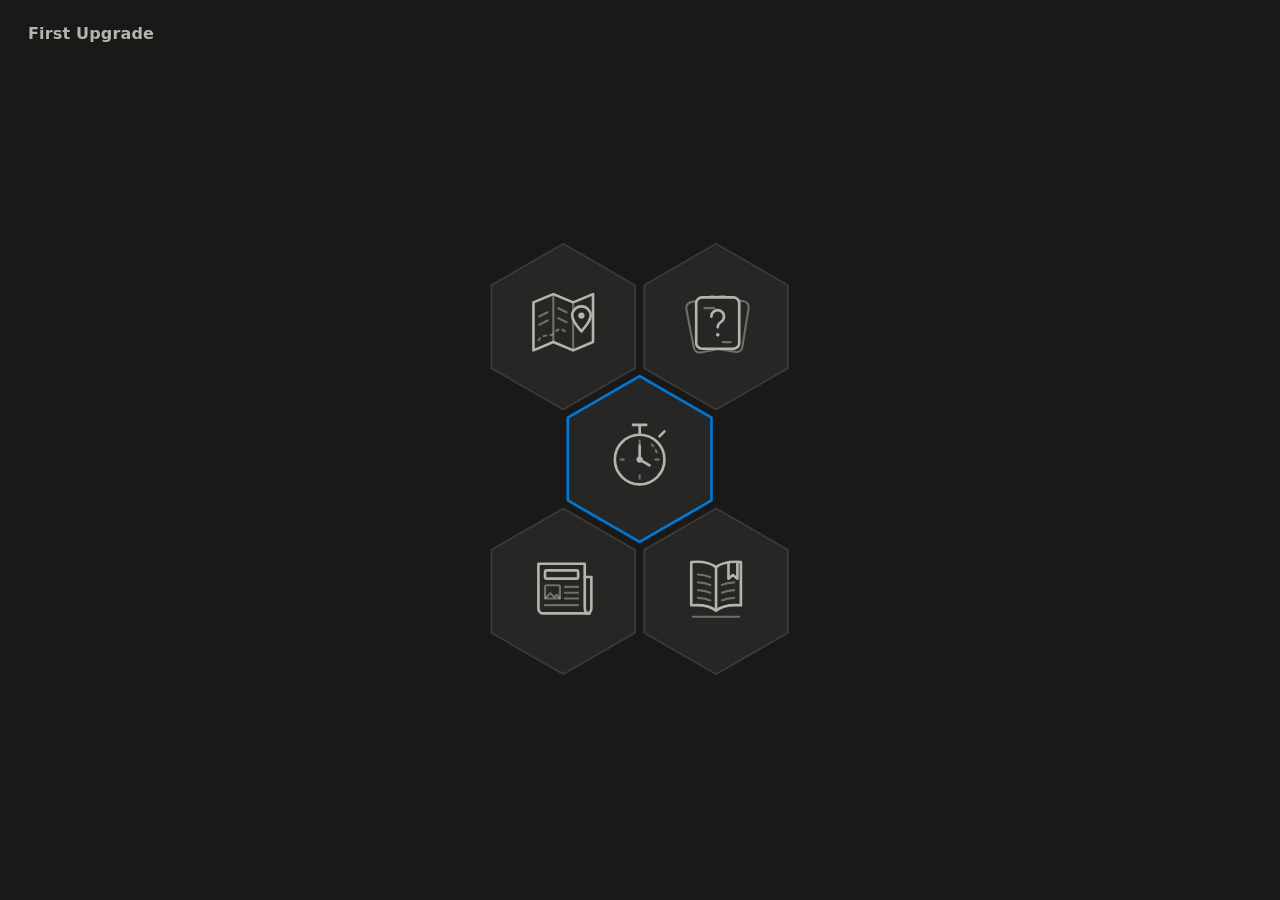
==== commit 90f12813: "First Upgrade : hexagone central de suivi de la méthode de travail, jeu des territoires en trois for" ====
--- a/site/index.html
+++ b/site/index.html
@@ -4,7 +4,7 @@
   <meta charset="utf-8">
   <meta name="viewport" content="width=device-width, initial-scale=1">
   <title>First Upgrade</title>
-  <meta name="description" content="Quatre activités sobres pour s'instruire sur les territoires : un jeu de cartes, des cartes de culture, un brief d'actualité, une lecture.">
+  <meta name="description" content="Quatre activités sobres pour s'instruire sur les territoires (un jeu de cartes, des cartes de culture, un brief d'actualité, une lecture) et un suivi de sa méthode de travail.">
   <meta name="theme-color" content="#1a1918">
   <link rel="icon" href="first/icon.svg" type="image/svg+xml">
   <link rel="stylesheet" href="first/css/first.css">
--- a/site/first/css/first.css
+++ b/site/first/css/first.css
@@ -33,7 +33,7 @@
 .accueil { height: 100%; display: grid; grid-template-rows: auto minmax(0, 1fr); padding: 22px 28px 28px; }
 .marque { font-size: 1rem; font-weight: 600; letter-spacing: .01em; color: var(--discret); }
 .ruche-zone { min-height: 0; display: grid; place-items: center; }
-.ruche { height: 100%; max-height: 640px; width: auto; max-width: 100%; overflow: visible; }
+.ruche { height: 100%; max-height: 450px; width: auto; max-width: 100%; overflow: visible; }
 .hex { outline: none; cursor: pointer; }
 .hex-corps { transform-box: fill-box; transform-origin: center; transition: transform .18s ease;
   animation: apparait .5s cubic-bezier(.2, .8, .2, 1) both; animation-delay: calc(var(--rang) * 70ms); }
@@ -42,7 +42,14 @@
 .hex:hover .hex-corps, .hex:focus-visible .hex-corps { transform: scale(1.04); }
 .hex:hover polygon, .hex:focus-visible polygon { fill: var(--carte-survol); stroke: var(--lien); }
 .hex:hover .ico, .hex:focus-visible .ico { color: var(--lien); }
-.hex-nom { display: none; fill: var(--discret); font-size: 13px; }
+/* icônes détaillées : trait plein pour la forme, trait atténué pour le détail */
+.detail, .icone-detail { fill: none; stroke: currentColor; stroke-width: 1.6; stroke-linecap: round; stroke-linejoin: round; }
+.detail .fin { stroke-opacity: .5; stroke-width: 1.3; }
+.detail .dash { stroke-dasharray: 1.6 2.6; }
+.detail .plein { fill: var(--carte); transition: fill .15s; }
+.detail .pt { fill: currentColor; stroke: none; }
+.hex:hover .detail .plein, .hex:focus-visible .detail .plein, .format:hover .detail .plein { fill: var(--carte-survol); }
+.hex-nom { display: none; fill: var(--discret); font-size: 10.5px; }
 @media (hover: none) { .hex-nom { display: block; } }
 @keyframes apparait { from { opacity: 0; transform: scale(.82); } }
 .bulle-ruche { position: fixed; z-index: 10; pointer-events: none; padding: 7px 12px; background: var(--carte-survol); border: 1px solid var(--bord);
@@ -55,6 +62,7 @@
 .barre { flex: none; display: flex; align-items: center; gap: 14px; padding: 14px 24px; }
 .barre h1 { font-size: 1.25rem; font-weight: 600; letter-spacing: -.01em; white-space: nowrap; }
 .outils { margin-left: auto; display: flex; align-items: center; gap: 16px; min-width: 0; }
+.outils .bouton { white-space: nowrap; }
 .compteur { color: var(--discret); font-variant-numeric: tabular-nums; white-space: nowrap; }
 .retour { display: inline-flex; flex: none; border-radius: 50%; }
 .retour-hex { fill: var(--carte); stroke: var(--bord); stroke-width: 1.5; stroke-linejoin: round; transition: fill .15s, stroke .15s; }
@@ -108,6 +116,57 @@
 .jeu.sans-carte .choix-btn { padding: 15px 18px; font-size: 1.02rem; }
 .jeu.sans-carte .retour-jeu { align-items: center; text-align: center; }
 
+/* choix du format, de la région, révision avant la série */
+.jeu.menu { display: grid; place-items: center; }
+.formats { width: min(880px, 100%); display: grid; grid-template-columns: repeat(3, minmax(0, 1fr)); gap: 16px; }
+.format { display: flex; flex-direction: column; align-items: center; gap: 6px; text-align: center; padding: 30px 18px 26px; color: var(--texte);
+  background: var(--carte); border: 1px solid var(--bord); border-radius: 8px; text-decoration: none; transition: background .15s, border-color .15s; }
+.format:hover, .format:focus-visible { background: var(--carte-survol); border-color: var(--lien); }
+.format svg { color: var(--discret); margin-bottom: 8px; }
+.format:hover svg { color: var(--lien); }
+.format-titre { font-size: 1.3rem; font-weight: 600; }
+.format-nb { color: var(--lien); font-size: .85rem; }
+.format-detail { color: var(--discret); font-size: .88rem; line-height: 1.35; }
+.regions-choix { width: min(960px, 100%); height: 100%; display: flex; flex-direction: column; justify-content: center; gap: 14px; }
+.regions-grille { display: grid; grid-template-columns: repeat(auto-fill, minmax(118px, 1fr)); gap: 10px; }
+.region-choix { display: flex; flex-direction: column; align-items: center; gap: 2px; padding: 8px 6px 10px; color: var(--texte); text-decoration: none; text-align: center;
+  background: var(--carte); border: 1px solid var(--bord); border-radius: 8px; transition: background .15s, border-color .15s; }
+.region-choix:hover, .region-choix:focus-visible { background: var(--carte-survol); border-color: var(--lien); }
+.region-mini { width: 100%; height: clamp(52px, 11vh, 92px); display: flex; }
+.region-mini .carte-svg .t { stroke-width: 1.2; fill: var(--champ); }
+.region-choix:hover .region-mini .carte-svg .t { fill: color-mix(in srgb, var(--accent) 45%, var(--carte)); }
+.region-nom { font-size: .85rem; font-weight: 600; line-height: 1.2; }
+.region-nb { font-size: .75rem; color: var(--tenue); }
+.panneau.etude { gap: 12px; justify-content: flex-start; align-self: center; max-height: 100%; }
+.liste-etude { list-style: none; margin: 0; padding: 0; min-height: 0; overflow: auto; scrollbar-width: thin; scrollbar-color: var(--bord-fort) transparent;
+  display: grid; grid-template-columns: 1fr; gap: 1px 14px; align-content: start; }
+.liste-etude.deux { grid-template-columns: 1fr 1fr; }
+.liste-etude.trois { grid-template-columns: repeat(3, minmax(0, 1fr)); }
+.liste-etude.compacte li { flex-direction: row; align-items: baseline; justify-content: space-between; gap: 6px; padding: 3px 8px; }
+.liste-etude.compacte li b { font-size: .88rem; }
+.liste-etude.compacte li span { font-size: .78rem; white-space: nowrap; }
+.liste-etude li { display: flex; flex-direction: column; padding: 4px 8px; border-radius: 6px; line-height: 1.25; cursor: default; }
+.liste-etude li b { font-weight: 600; font-size: .92rem; }
+.liste-etude li span { color: var(--discret); font-size: .85rem; }
+.liste-etude li.survol { background: rgba(255, 255, 255, .08); }
+.carte-svg .t.hors { fill: color-mix(in srgb, var(--carte) 30%, var(--fond)); stroke: var(--bord); stroke-width: .5; pointer-events: none; }
+.carte-svg .t.survol { fill: color-mix(in srgb, var(--accent) 45%, var(--carte)); stroke: var(--lien); stroke-width: 1.5; }
+.carte-svg .etiq { fill: var(--texte); stroke: var(--fond); stroke-width: .28em; paint-order: stroke; stroke-linejoin: round; font-weight: 600; }
+.carte-svg .pin path { fill: var(--lien); stroke: var(--fond); stroke-width: .07; stroke-linejoin: round; transition: fill .15s; }
+.carte-svg .repere { stroke: var(--lien); stroke-opacity: .65; }
+.carte-svg .pin .trou { fill: var(--fond); }
+.carte-svg .pin.survol path { fill: #fff; }
+.legende-etude { font-size: .85rem; }
+.carte-svg .etiq.sous { fill: var(--lien); font-weight: 400; }
+.carte-svg .villes .ville .zone { fill: transparent; }
+.carte-svg .villes .ville .pt { fill: var(--lien); stroke: var(--fond); stroke-width: 1.5; transition: fill .15s; }
+.carte-svg .villes .ville.cliquable { cursor: pointer; }
+.carte-svg .villes .ville.cliquable:hover .pt, .carte-svg .villes .ville.survol .pt { fill: #fff; }
+.carte-svg .villes .ville.cible .pt { fill: var(--accent); stroke: var(--lien); stroke-width: 2.5; r: 9; animation: bat 1.1s ease-in-out infinite alternate; }
+.carte-svg .villes .ville.ok .pt { fill: var(--ok); stroke: var(--fond); r: 8; }
+.carte-svg .villes .ville.faux .pt { fill: var(--erreur); r: 8; }
+@keyframes bat { to { stroke-width: 1; } }
+
 /* ---------- cartes de culture ---------- */
 .cartes-zone { height: 100%; display: grid; place-items: center; }
 .carte-culture { width: min(760px, 100%); max-height: 100%; background: var(--carte); border: 1px solid var(--bord); border-radius: 8px;
@@ -125,18 +184,39 @@
 .note kbd { position: absolute; top: 4px; right: 4px; margin: 0; padding: 0 4px; font-size: .65rem; }
 .note.n0 { border-bottom: 2px solid var(--erreur); } .note.n2 { border-bottom: 2px solid var(--lien); } .note.n3 { border-bottom: 2px solid var(--ok); }
 
-/* ---------- brief ---------- */
+/* pastille « lu » : un petit cercle vide qu'on coche */
+.pastille-lu { flex: none; width: 22px; height: 22px; padding: 0; border-radius: 50%; background: transparent; color: var(--fond);
+  border: 1.5px solid var(--bord-fort); transition: background .15s, border-color .15s; }
+.pastille-lu:hover { background: rgba(255, 255, 255, .08); border-color: var(--lien); }
+.pastille-lu.lu { background: var(--ok); border-color: var(--ok); }
+.pastille-lu.lu:hover { background: color-mix(in srgb, var(--ok) 80%, #fff); }
+.pastille-lu .icone { stroke-width: 2.6; }
+
+/* ---------- brief : accordéon ---------- */
 .brief { height: 100%; display: flex; flex-direction: column; gap: 10px; max-width: 880px; margin: 0 auto; }
-.brief-liste { flex: 1; min-height: 0; display: flex; flex-direction: column; gap: 10px; overflow: hidden; }
-.brief-article { flex: 1 1 0; min-height: 0; overflow: hidden; background: var(--carte); border: 1px solid var(--bord); border-radius: 8px; padding: 12px 18px;
-  display: flex; flex-direction: column; justify-content: center; gap: 3px; transition: background .15s; }
+.brief-liste { flex: 1; min-height: 0; display: flex; flex-direction: column; gap: 8px; overflow: auto; scrollbar-width: thin; scrollbar-color: var(--bord-fort) transparent; padding-right: 2px; }
+.brief-article { flex: none; background: var(--carte); border: 1px solid var(--bord); border-radius: 8px; transition: background .15s, border-color .15s; }
 .brief-article:hover { background: var(--carte-survol); }
-.brief-article h2 { font-size: 1rem; font-weight: 600; line-height: 1.3; display: -webkit-box; -webkit-line-clamp: 2; -webkit-box-orient: vertical; overflow: hidden; }
-.brief-article h2 a { color: var(--texte); text-decoration: none; }
-.brief-article h2 a:hover { color: var(--lien); }
-.brief-article h2 .icone { margin-left: 6px; vertical-align: -1px; color: var(--tenue); }
+.brief-article.ouvert { border-color: var(--bord-fort); background: var(--carte-survol); }
+.brief-ligne { display: flex; align-items: flex-start; }
+.brief-ligne .pastille-lu { margin: 11px 0 0 14px; }
+.brief-article.lu .brief-h { color: var(--discret); font-weight: 500; }
+.brief-article.lu .brief-tete .meta { color: var(--tenue); }
+.brief-tete { flex: 1; min-width: 0; display: flex; align-items: flex-start; justify-content: space-between; gap: 14px; padding: 11px 16px; text-align: left;
+  background: transparent; color: var(--texte); border: 0; border-radius: 8px; }
+.brief-tete:hover, .brief-tete:active { background: transparent; }
+.brief-titre { display: flex; flex-direction: column; gap: 3px; min-width: 0; }
+.brief-h { font-size: 1rem; font-weight: 600; line-height: 1.3; display: -webkit-box; -webkit-line-clamp: 2; -webkit-box-orient: vertical; overflow: hidden; }
+.brief-article.ouvert .brief-h { display: block; -webkit-line-clamp: unset; }
+.brief-tete .icone { flex: none; margin-top: 2px; color: var(--tenue); transition: transform .2s, color .15s; }
+.brief-tete:hover .icone { color: var(--lien); }
+.brief-article.ouvert .brief-tete .icone { transform: rotate(180deg); color: var(--lien); }
+.brief-corps { padding: 2px 16px 14px; display: flex; flex-direction: column; gap: 10px; }
+.brief-corps[hidden] { display: none; }
+.brief-corps .chapo { display: block; font-size: .95rem; line-height: 1.5; color: var(--texte); }
+.a-se-demander { display: flex; flex-direction: column; gap: 2px; padding: 8px 12px; border-left: 2px solid var(--lien); background: rgba(255, 255, 255, .04); border-radius: 0 6px 6px 0; font-size: .92rem; color: var(--discret); }
 .meta { font-size: .8rem; color: var(--tenue); }
-.chapo { font-size: .9rem; color: var(--discret); display: -webkit-box; -webkit-line-clamp: 2; -webkit-box-orient: vertical; overflow: hidden; }
+.chapo { font-size: .9rem; color: var(--discret); }
 .brief-pied { flex: none; display: flex; align-items: center; justify-content: space-between; min-height: 34px; font-size: .85rem; }
 .pagination { display: flex; align-items: center; gap: 12px; font-variant-numeric: tabular-nums; }
 
@@ -147,8 +227,96 @@
 .lecture h2 { font-size: clamp(1.25rem, 3.2vh, 1.7rem); line-height: 1.3; font-weight: 600; letter-spacing: -.01em; }
 .lecture .meta { font-size: .88rem; color: var(--discret); }
 .resume { color: var(--texte); font-size: 1rem; line-height: 1.55; min-height: 0; overflow: auto; scrollbar-width: thin; scrollbar-color: var(--bord-fort) transparent; }
-.bascule.actif { color: var(--ok); border-color: var(--ok); }
+.resume p { margin: 0; }
+.resume p + p { margin-top: .7em; }
+.resume .source-texte { color: var(--lien); font-size: .78rem; letter-spacing: .04em; text-transform: uppercase; margin-bottom: .6em; }
+.mots { list-style: none; margin: 14px 0 0; padding: 0; display: flex; flex-wrap: wrap; gap: 6px; }
+.mots li { padding: 2px 10px; border: 1px solid var(--bord); border-radius: 999px; font-size: .78rem; color: var(--discret); }
+.lecture-tete { display: flex; align-items: center; gap: 12px; }
+.lecture-tete .etiquette { margin: 0; }
 .pied-lecture { display: flex; justify-content: space-between; gap: 12px; font-size: .82rem; }
+
+/* ---------- hexagone central (méthode de travail) : bords bleus ---------- */
+.hex-centre polygon { stroke: var(--accent); stroke-width: 3; }
+.hex-centre:hover polygon, .hex-centre:focus-visible polygon { stroke: var(--lien); }
+
+/* ---------- méthode de travail ---------- */
+.methode { height: 100%; max-width: 640px; margin: 0 auto; display: flex; flex-direction: column; justify-content: center; gap: 14px; }
+.histo { flex: none; display: flex; justify-content: center; }
+.histo-svg { width: 100%; height: auto; max-height: clamp(96px, 21vh, 160px); display: block; overflow: visible; }
+.histo-base { stroke: var(--bord); stroke-width: 1; }
+.barre-histo { fill: color-mix(in srgb, var(--accent) 78%, var(--carte)); transition: fill .15s; }
+.histo-jour.vide .barre-histo { fill: var(--bord); }
+.histo-jour:hover .barre-histo { fill: var(--accent-survol); }
+.histo-jour.auj .barre-histo { fill: var(--lien); }
+.histo-lettre, .histo-num, .histo-valeur, .histo-moy-texte { font: 11px "Segoe UI Variable Text", "Segoe UI", system-ui, sans-serif; }
+.histo-lettre { fill: var(--discret); }
+.histo-num { fill: var(--tenue); font-size: 10px; }
+.histo-jour.auj .histo-lettre, .histo-jour.auj .histo-num { fill: var(--lien); font-weight: 600; }
+.histo-valeur { fill: var(--texte); font-weight: 600; }
+.histo-moyenne { stroke: var(--tenue); stroke-width: 1.4; stroke-dasharray: 5 5; pointer-events: none; }
+.histo-moy-texte { fill: var(--tenue); paint-order: stroke; stroke: var(--fond); stroke-width: 3px; }
+
+.objectif { flex: none; display: flex; flex-direction: column; gap: 8px; }
+.objectif-ligne { display: flex; align-items: baseline; justify-content: space-between; gap: 12px; font-size: .92rem; color: var(--discret); font-variant-numeric: tabular-nums; }
+.objectif-ligne > span { white-space: nowrap; }
+.objectif-ligne b { color: var(--texte); font-weight: 600; }
+.objectif-ligne b.atteint { color: var(--ok); }
+.progression.atteint i { background: var(--ok); }
+
+.seance { flex: none; display: flex; flex-direction: column; align-items: center; gap: 12px; padding: 18px 20px 20px; background: var(--carte); border: 1px solid var(--bord); border-radius: 8px; }
+.chrono { font-size: clamp(2.6rem, 9vh, 3.8rem); font-weight: 600; line-height: 1; letter-spacing: .02em; font-variant-numeric: tabular-nums; }
+.chrono.en-pause { color: var(--tenue); }
+.chrono.fini { color: var(--lien); }
+.etat-seance { min-height: 1.45em; margin-top: -4px; color: var(--discret); font-size: .9rem; text-align: center; }
+.actions { display: flex; flex-wrap: wrap; justify-content: center; gap: 10px; min-height: 36px; }
+.tags { display: flex; flex-wrap: wrap; justify-content: center; align-items: center; gap: 6px; min-height: 30px; }
+.tache { width: 100%; height: 4.9em; resize: none; font: inherit; color: var(--texte); background: var(--champ); border: 1px solid var(--bord); border-radius: 6px; padding: 9px 12px; }
+.tache::placeholder { color: var(--tenue); }
+.tache:focus-visible { outline: 2px solid var(--lien); outline-offset: 1px; }
+
+/* étiquettes : de petites pastilles qu'on coche */
+.tag-groupe { position: relative; display: inline-flex; }
+.tag { background: transparent; color: var(--discret); border: 1px solid var(--bord); border-radius: 999px; padding: 3px 13px; font-size: .85rem; gap: 5px; }
+.tag:hover { background: rgba(255, 255, 255, .06); color: var(--texte); }
+.tag:active { background: rgba(255, 255, 255, .1); }
+.tag.coche { background: color-mix(in srgb, var(--accent) 30%, transparent); border-color: var(--accent); color: var(--texte); }
+.tag.coche:hover { background: color-mix(in srgb, var(--accent) 42%, transparent); }
+.tag.plus { padding: 3px 9px; }
+.tag-x { position: absolute; top: -6px; right: -4px; width: 17px; height: 17px; padding: 0; border-radius: 50%; background: var(--bouton-secondaire-survol); color: var(--discret);
+  border: 1px solid var(--bord); opacity: 0; transition: opacity .12s; }
+.tag-groupe:hover .tag-x, .tag-groupe:focus-within .tag-x { opacity: 1; }
+.tag-x:hover { background: var(--erreur); color: var(--fond); border-color: var(--erreur); }
+@media (hover: none) { .tag-x { opacity: .7; } }
+.tag-champ { font: inherit; font-size: .85rem; width: 9em; color: var(--texte); background: var(--champ); border: 1px solid var(--accent); border-radius: 999px; padding: 3px 12px; outline: none; }
+
+/* séances archivées : accordéon */
+.seances { height: 100%; max-width: 820px; margin: 0 auto; display: flex; flex-direction: column; gap: 10px; }
+.seances-liste { flex: 1; min-height: 0; display: flex; flex-direction: column; gap: 8px; overflow: auto; scrollbar-width: thin; scrollbar-color: var(--bord-fort) transparent; padding-right: 2px; }
+.seances-liste .vide { padding: 24px 0; text-align: center; }
+.seance-ligne { flex: none; background: var(--carte); border: 1px solid var(--bord); border-radius: 8px; transition: background .15s, border-color .15s; }
+.seance-ligne:hover { background: var(--carte-survol); }
+.seance-ligne.ouvert { border-color: var(--bord-fort); background: var(--carte-survol); }
+.seance-tete { width: 100%; display: grid; grid-template-columns: 8.5rem 5.5rem minmax(0, 1fr) auto; align-items: center; gap: 12px; padding: 11px 16px; text-align: left;
+  background: transparent; color: var(--texte); border: 0; border-radius: 8px; }
+.seance-tete:hover, .seance-tete:active { background: transparent; }
+.seance-date { display: flex; flex-direction: column; font-weight: 600; line-height: 1.2; }
+.seance-date small { color: var(--tenue); font-weight: 400; font-size: .8rem; }
+.seance-duree { font-variant-numeric: tabular-nums; font-weight: 600; white-space: nowrap; }
+.seance-tags { display: flex; flex-wrap: wrap; gap: 5px; min-width: 0; }
+.tag-lu { padding: 1px 10px; border: 1px solid var(--accent); border-radius: 999px; font-size: .78rem; color: var(--texte);
+  background: color-mix(in srgb, var(--accent) 22%, transparent); }
+.seance-tete .icone { color: var(--tenue); transition: transform .2s, color .15s; }
+.seance-tete:hover .icone { color: var(--lien); }
+.seance-ligne.ouvert .seance-tete .icone { transform: rotate(180deg); color: var(--lien); }
+.seance-corps { padding: 2px 16px 14px; display: flex; flex-direction: column; gap: 12px; }
+.seance-corps[hidden] { display: none; }
+.seance-tache { white-space: pre-wrap; overflow-wrap: anywhere; line-height: 1.5; }
+.seance-details { margin: 0; display: grid; grid-template-columns: max-content 1fr; gap: 3px 16px; font-size: .9rem; }
+.seance-details dt { color: var(--tenue); }
+.seance-details dd { margin: 0; color: var(--discret); font-variant-numeric: tabular-nums; }
+.seances-pied { flex: none; display: flex; align-items: center; justify-content: space-between; flex-wrap: wrap; gap: 8px 14px; font-size: .85rem; }
+.seances-pied button { padding: 5px 14px; font-size: .88rem; }
 
 /* ---------- petits écrans : la carte passe au-dessus, rien ne défile ---------- */
 @media (max-width: 820px) {
@@ -156,13 +324,22 @@
   .outils { margin-left: 0; width: 100%; justify-content: space-between; }
   .filtres { justify-content: flex-start; }
   .corps { padding: 4px 16px 16px; }
-  .jeu { grid-template-columns: minmax(0, 1fr); grid-template-rows: minmax(0, 32%) minmax(0, 1fr); gap: 8px; }
+  .jeu { grid-template-columns: minmax(0, 1fr); grid-template-rows: minmax(0, 37%) minmax(0, 1fr); gap: 8px; }
   .jeu .panneau { justify-content: flex-start; gap: 8px; }
   .jeu .choix-btn { padding: 6px 12px; }
   .retour-jeu { gap: 3px; }
   .jeu .etiquette { display: none; }
   .retour-jeu button { padding: 5px 14px; }
   .jeu.sans-carte { grid-template-rows: minmax(0, 1fr); }
+  .formats { grid-template-columns: 1fr; gap: 10px; }
+  .format { flex-direction: row; flex-wrap: wrap; justify-content: flex-start; text-align: left; padding: 12px 16px; gap: 2px 12px; }
+  .format svg { width: 36px; height: 36px; margin: 0; grid-row: span 3; }
+  .format-detail { flex-basis: 100%; }
+  .liste-etude.deux, .liste-etude.trois { grid-template-columns: 1fr 1fr; }
+  .liste-etude li { padding: 2px 6px; }
+  .liste-etude li b { font-size: .8rem; } .liste-etude li span { font-size: .75rem; }
+  .jeu .panneau.etude .consigne { font-size: .95rem; }
+  .regions-grille { grid-template-columns: repeat(auto-fill, minmax(96px, 1fr)); gap: 6px; }
   .consigne { font-size: 1.1rem; }
   .choix { grid-template-columns: 1fr; gap: 6px; }
   .choix-btn { padding: 8px 12px; }
@@ -178,6 +355,16 @@
   .verso { font-size: .9rem; }
   .notes { gap: 5px; }
   kbd { display: none; }
+  .methode { gap: 10px; }
+  .seance { padding: 12px 14px 14px; gap: 9px; }
+  .objectif-ligne { font-size: .85rem; gap: 6px; }
+  .objectif-ligne .large { display: none; }
+  .activite-methode .barre { flex-wrap: nowrap; }
+  .activite-methode .outils { width: auto; margin-left: auto; }
+  .tache { height: 3.6em; }
+  .seance-tete { grid-template-columns: minmax(0, 1fr) auto auto; gap: 4px 10px; padding: 9px 12px; }
+  .seance-tags { grid-column: 1 / -1; grid-row: 2; }
+  .seance-corps { padding: 2px 12px 12px; }
 }
 @media (prefers-reduced-motion: reduce) {
   .hex-corps { animation: none; transition: none; }
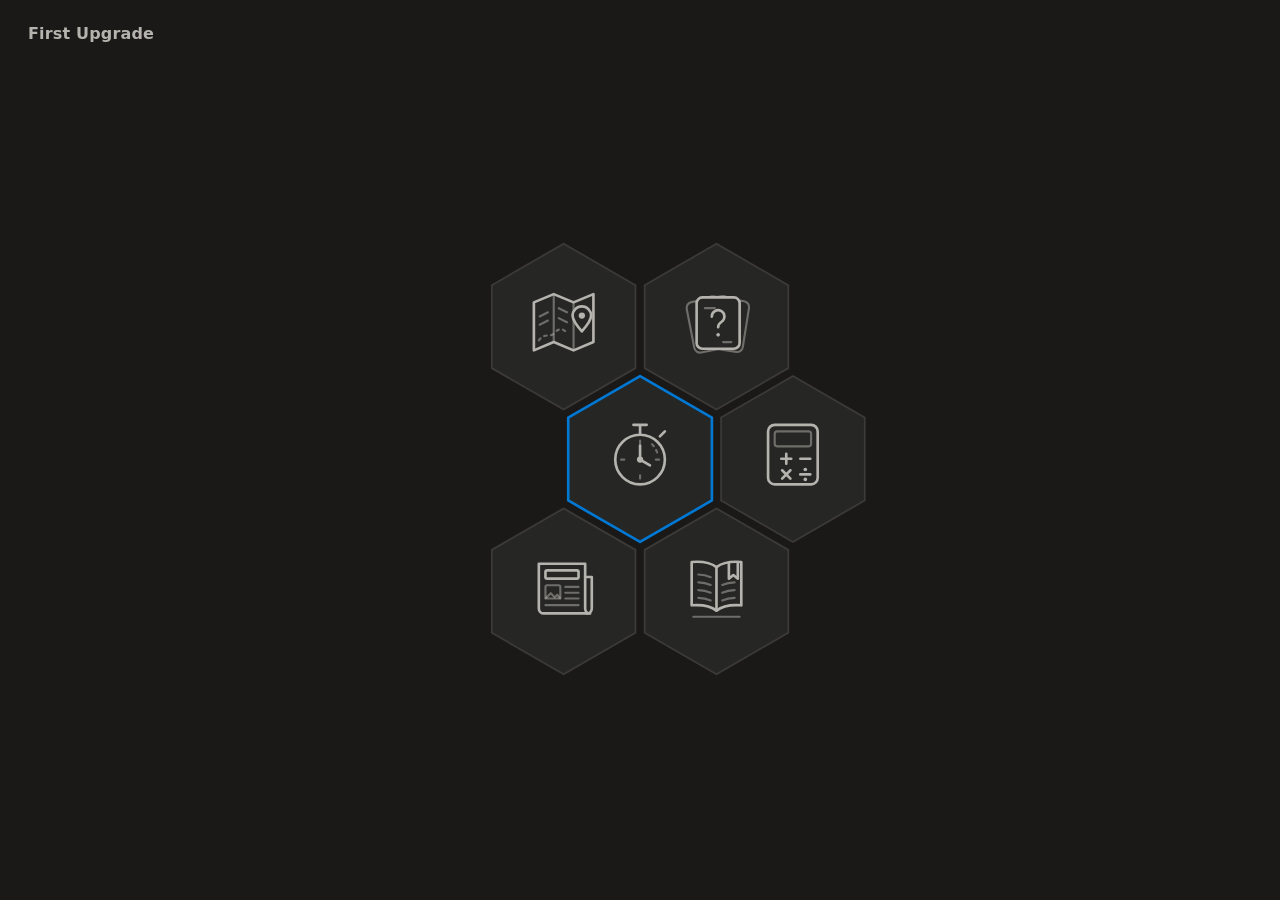
==== commit 8e4980ff: "First Upgrade : hexagone de calcul mental (questions infinies, quatre niveaux, astuces) Générateur p" ====
--- a/site/index.html
+++ b/site/index.html
@@ -4,7 +4,7 @@
   <meta charset="utf-8">
   <meta name="viewport" content="width=device-width, initial-scale=1">
   <title>First Upgrade</title>
-  <meta name="description" content="Quatre activités sobres pour s'instruire sur les territoires (un jeu de cartes, des cartes de culture, un brief d'actualité, une lecture) et un suivi de sa méthode de travail.">
+  <meta name="description" content="Des activités sobres pour s'instruire sur les territoires (un jeu de cartes, des cartes de culture, un brief d'actualité, une lecture), s'entraîner au calcul mental et suivre sa méthode de travail.">
   <meta name="theme-color" content="#1a1918">
   <link rel="icon" href="first/icon.svg" type="image/svg+xml">
   <link rel="stylesheet" href="first/css/first.css">
--- a/site/first/css/first.css
+++ b/site/first/css/first.css
@@ -317,6 +317,28 @@
 .seance-details dd { margin: 0; color: var(--discret); font-variant-numeric: tabular-nums; }
 .seances-pied { flex: none; display: flex; align-items: center; justify-content: space-between; flex-wrap: wrap; gap: 8px 14px; font-size: .85rem; }
 .seances-pied button { padding: 5px 14px; font-size: .88rem; }
+
+/* ---------- calcul mental ---------- */
+.calcul { height: 100%; display: grid; place-items: center; }
+.calcul-zone { position: relative; width: min(560px, 100%); display: flex; flex-direction: column; align-items: center; gap: 16px; padding-top: 28px; }
+.calcul-question { font-size: clamp(2.4rem, 10vh, 4.2rem); font-weight: 600; line-height: 1.1; letter-spacing: .01em; text-align: center; font-variant-numeric: tabular-nums; overflow-wrap: anywhere; }
+.calcul-reponse { width: min(11em, 100%); font: inherit; font-size: clamp(1.6rem, 6vh, 2.4rem); text-align: center; font-variant-numeric: tabular-nums; color: var(--texte);
+  background: var(--champ); border: 1.5px solid var(--bord); border-radius: 8px; padding: 8px 14px; outline: none; transition: border-color .15s, background .15s; }
+.calcul-reponse:focus { border-color: var(--accent); }
+.calcul-reponse.juste { border-color: var(--ok); background: color-mix(in srgb, var(--ok) 18%, var(--champ)); }
+.calcul-reponse.faux { border-color: var(--erreur); background: color-mix(in srgb, var(--erreur) 14%, var(--champ)); }
+.calcul-solution { min-height: 1.6em; font-size: 1.5rem; font-weight: 600; color: var(--ok); font-variant-numeric: tabular-nums; }
+.calcul-zone > button { min-height: 36px; }
+.calcul-zone > button[hidden] { display: block; visibility: hidden; }
+
+/* astuce : une ampoule en haut à droite ; la bulle apparaît au survol ou au focus (toucher) */
+.calcul-tip { position: absolute; top: -4px; right: 0; z-index: 2; }
+.tip-bouton { width: 38px; height: 38px; padding: 0; border-radius: 50%; background: transparent; color: var(--discret); border: 1px solid var(--bord); }
+.tip-bouton:hover, .tip-bouton:focus-visible { background: rgba(255, 255, 255, .06); color: var(--lien); border-color: var(--lien); }
+.tip-bulle { position: absolute; bottom: calc(100% + 8px); right: 0; width: min(20rem, 82vw); padding: 11px 14px; background: var(--carte-survol); border: 1px solid var(--bord-fort);
+  border-radius: 8px; box-shadow: 0 8px 24px rgba(0, 0, 0, .5); font-size: .9rem; line-height: 1.45; color: var(--texte);
+  opacity: 0; visibility: hidden; transform: translateY(4px); transition: opacity .15s, transform .15s, visibility .15s; pointer-events: none; }
+.calcul-tip:hover .tip-bulle, .calcul-tip:focus-within .tip-bulle { opacity: 1; visibility: visible; transform: none; }
 
 /* ---------- petits écrans : la carte passe au-dessus, rien ne défile ---------- */
 @media (max-width: 820px) {
